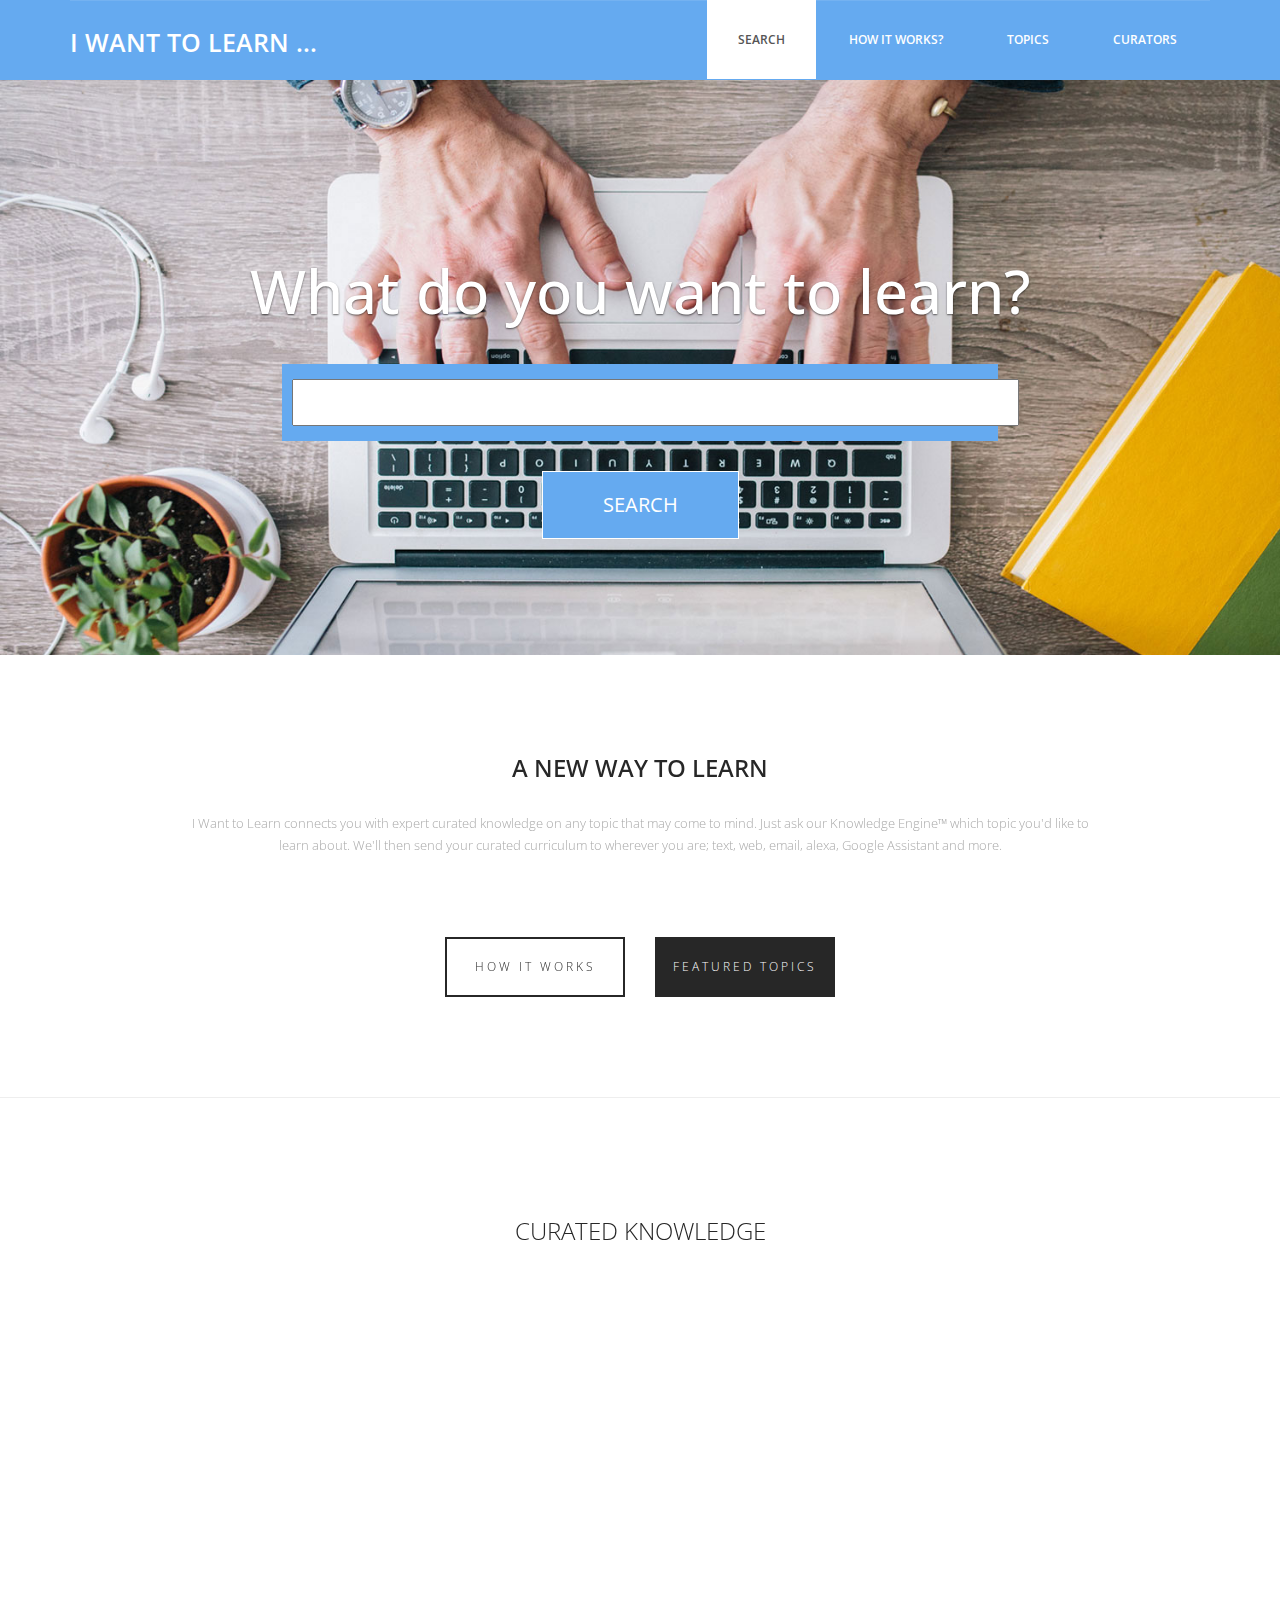
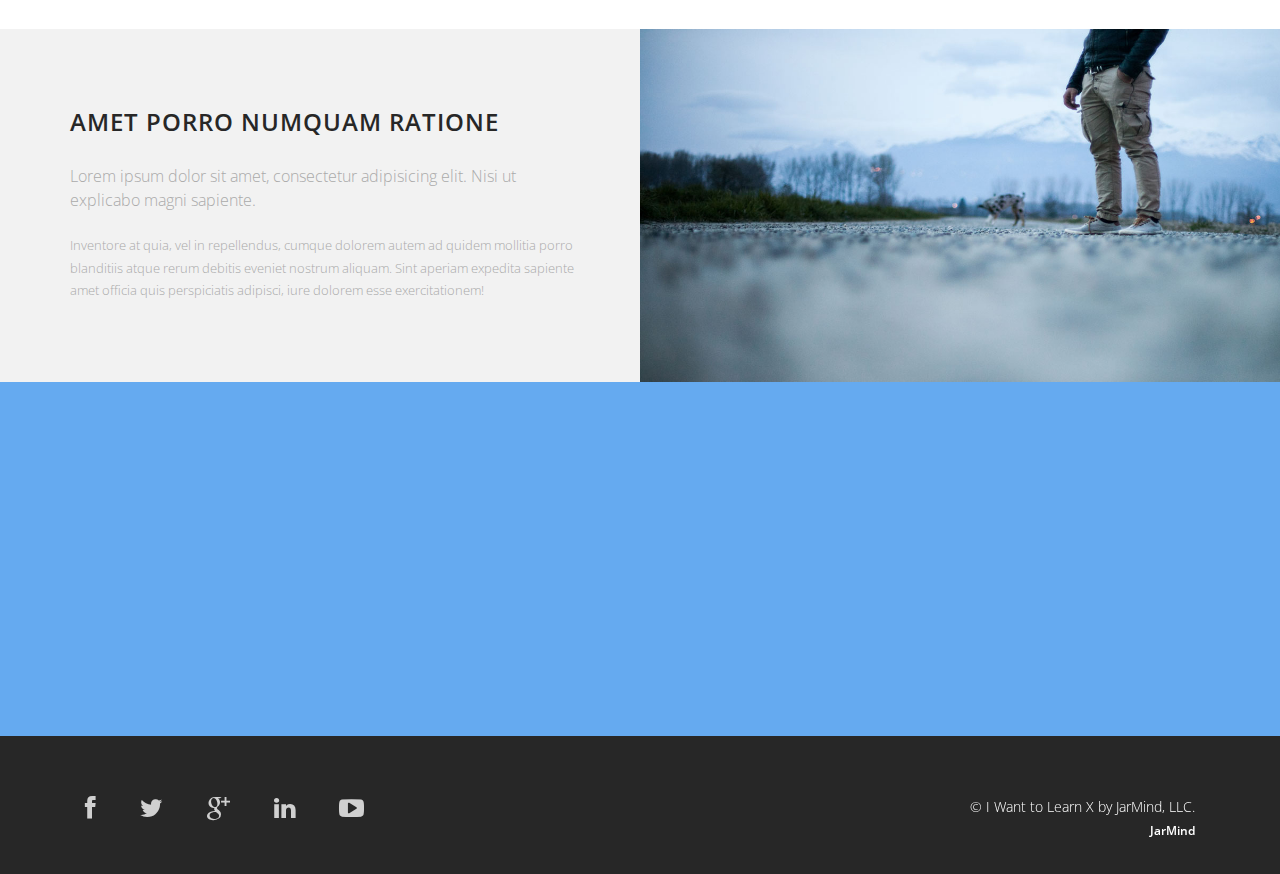
==== index.html @ 92d8ce86 "web content updates and git init" ====
<!DOCTYPE html>
<html lang="en">
  <head>
    <meta charset="utf-8">
    <meta http-equiv="X-UA-Compatible" content="IE=edge">
    <meta name="viewport" content="width=device-width, initial-scale=1">
    <!-- The above 3 meta tags *must* come first in the head; any other head content must come *after* these tags -->
    <title>I Want to Learn ... </title>

    <!-- Bootstrap -->
    <link href="css/bootstrap.min.css" rel="stylesheet">
	<link rel="stylesheet" href="css/font-awesome.min.css">
	<link rel="stylesheet" href="css/animate.css">
	<link href="css/animate.min.css" rel="stylesheet">
	<link href="css/style.css" rel="stylesheet" />
  </head>
  <body>
	<header id="header">
        <nav class="navbar navbar-default navbar-static-top" role="banner">
            <div class="container">
                <div class="navbar-header">
                    <button type="button" class="navbar-toggle" data-toggle="collapse" data-target=".navbar-collapse">
                        <span class="sr-only">Toggle navigation</span>
                        <span class="icon-bar"></span>
                        <span class="icon-bar"></span>
                        <span class="icon-bar"></span>
                    </button>
                   <div class="navbar-brand">
						<a href="index.html"><h1>I Want to Learn ... </h1></a>
					</div>
                </div>
                <div class="navbar-collapse collapse">
					<div class="menu">
						<ul class="nav nav-tabs" role="tablist">
							<li role="presentation"><a href="index.html" class="active">Search</a></li>
							<li role="presentation"><a href="how.html">How it Works?</a></li>
							<li role="presentation"><a href="topics.html">Topics</a></li>
							<li role="presentation"><a href="curators.html">Curators</a></li>
						</ul>
					</div>
				</div>
            </div><!--/.container-->
        </nav><!--/nav-->
    </header><!--/header-->

	<div class="slider">
		<div id="about-slider">
			<div id="carousel-slider" class="carousel slide" data-ride="carousel">
				<!-- Indicators -->
				<ol class="carousel-indicators visible-xs">
					<li data-target="#carousel-slider" data-slide-to="0" class="active"></li>
					<li data-target="#carousel-slider" data-slide-to="1"></li>
					<li data-target="#carousel-slider" data-slide-to="2"></li>
				</ol>

				<div class="carousel-inner">
					<div class="item active">
						<img src="img/slide.jpg" class="img-responsive" alt="">
						<div class="carousel-caption">
							<div class="wow fadeInUp" data-wow-offset="0" data-wow-delay="0.3s">
								<h2><span>What do you want to learn?</span></h2>
							</div>
							<div class="col-md-10 col-md-offset-1">
								<div class="wow fadeInUp" data-wow-offset="0" data-wow-delay="0.6s">
									<p><input type="text" size="40" ></p>
								</div>
							</div>
							<div class="wow fadeInUp" data-wow-offset="0" data-wow-delay="0.9s">
								<form class="form-inline">
									<div class="form-group">
										<button type="livedemo" name="Live Demo" class="btn btn-primary btn-lg" required="required">Search</button>
									</div>
								</form>
							</div>
						</div>
				    </div>

					<!--
				    <div class="item">
						<img src="img/slide.jpg" class="img-responsive" alt="">
						<div class="carousel-caption">
							<div class="wow fadeInUp" data-wow-offset="0" data-wow-delay="1.0s">
								<h2>What do you want to learn?</h2>
							</div>
							<div class="col-md-10 col-md-offset-1">
								<div class="wow fadeInUp" data-wow-offset="0" data-wow-delay="0.6s">
									<p><input type="text" size="40" /></p>
								</div>
							</div>
							<div class="wow fadeInUp" data-wow-offset="0" data-wow-delay="1.6s">
								<form class="form-inline">
									<div class="form-group">
										<button type="livedemo" name="purchase" class="btn btn-primary btn-lg" required="required">Search</button>
									</div>
								</form>
							</div>
						</div>
					</div>
					-->
				</div>

				<!--
				<a class="left carousel-control hidden-xs" href="#carousel-slider" data-slide="prev">
					<i class="fa fa-angle-left"></i>
				</a>

				<a class=" right carousel-control hidden-xs"href="#carousel-slider" data-slide="next">
					<i class="fa fa-angle-right"></i>
				</a>
				-->
				
			</div> <!--/#carousel-slider-->
		</div><!--/#about-slider-->
	</div><!--/#slider-->

	<div class="about">
		<div class="container">
			<div class="text-center">
				<h2>A new way to learn </h2>
				<div class="col-md-10 col-md-offset-1">
					<p>I Want to Learn connects you with expert curated knowledge on any topic that may come to mind. Just ask our Knowledge Engine&#8482; which topic you'd like to learn about. We'll then send your curated curriculum to wherever you are; text, web, email, alexa, Google Assistant and more.</p>
				</div>

				<div class="col-md-6 col-sm-6 col-xs-6">
					<div class="btn-gamp"><a href="how.html">How it Works</a></div>
				</div>
				<div class="col-md-6 col-sm-6 col-xs-6">
					<div class="gamp-btn"><a href="topics.html">Featured Topics</a></div>
				</div>

			</div>
		</div>
	</div>
	<hr>

	<div class="services">
		<div class="container">
			<div class="text-center">
				<h2>curated knowledge</h2>
			</div>
			<div class="col-md-3 wow fadeInDown" data-wow-duration="1000ms" data-wow-delay="300ms">
				<i class="fa fa-gear"></i>
				<h3>Computing and AI</h3>
				<p>Lorem ipsum dolor sit amet, consectetur adipisicing elit. Nostrum nam numquam voluptates cumque inventore, quibusdam corporis consequatur amet.</p>
			</div>
			<div class="col-md-3 wow fadeInDown" data-wow-duration="1000ms" data-wow-delay="600ms">
				<i class="fa fa-cloud"></i>
				<h3>Internet and Mobile</h3>
				<p>Lorem ipsum dolor sit amet, consectetur adipisicing elit. Nostrum nam numquam voluptates cumque inventore, quibusdam corporis consequatur amet.</p>
			</div>
			<div class="col-md-3 wow fadeInDown" data-wow-duration="1000ms" data-wow-delay="900ms">
				<i class="fa fa-book"></i>
				<h3>Literature and Art</h3>
				<p>Lorem ipsum dolor sit amet, consectetur adipisicing elit. Nostrum nam numquam voluptates cumque inventore, quibusdam corporis consequatur amet.</p>
			</div>
			<div class="col-md-3 wow fadeInDown" data-wow-duration="1000ms" data-wow-delay="1200ms">
				<i class="fa fa-heart-o"></i>
				<h3>Culinary and Home Design</h3>
				<p>Lorem ipsum dolor sit amet, consectetur adipisicing elit. Nostrum nam numquam voluptates cumque inventore, quibusdam corporis consequatur amet.</p>
			</div>
		</div>
	</div>

	<section class="action">
		<div class="container">
			<div class="left-text hidden-xs">
				<h4>Amet porro numquam ratione</h4>
				<p><em>Lorem ipsum dolor sit amet, consectetur adipisicing elit. Nisi ut explicabo magni sapiente.</em><br><br>Inventore at quia, vel in repellendus, cumque dolorem autem ad quidem mollitia porro blanditiis atque rerum debitis eveniet nostrum aliquam. Sint aperiam expedita sapiente amet officia quis perspiciatis adipisci, iure dolorem esse exercitationem!</p>
			</div>
			<div class="right-image hidden-xs"></div>
		</div>
	</section>

	<footer>
		<div class="container">
			<div class="col-md-4 wow fadeInDown" data-wow-duration="1000ms" data-wow-delay="300ms">
				<h4>About Us</h4>
				<p>Day is tellus ac cursus commodo, mauesris condime ntum nibh, ut fermentum mas justo sitters.</p>
				<div class="contact-info">
					<ul>
						<li><i class="fa fa-home fa"></i>Suite 54 Elizebth Street, Victoria State Newyork, USA </li>
						<li><i class="fa fa-phone fa"></i> +38 000 129900</li>
						<li><i class="fa fa-envelope fa"></i> info@domain.net</li>
					</ul>
				</div>
			</div>

			<div class="col-md-4 wow fadeInDown" data-wow-duration="1000ms" data-wow-delay="600ms"></div>

			<div class="col-md-4 wow fadeInDown" data-wow-duration="1000ms" data-wow-delay="900ms">
				<div class="">
					<h4>Newsletter Registration</h4>
					<p>Subscribe today to receive the latest Day news via email. You may unsubscribe from this service at any time</p>
					<div class="btn-gamp">
						<input type="email" class="form-control" id="exampleInputEmail3" placeholder="Enter Email">
					</div>
					<div class="btn-gamp">
						<a type="submit" class="btn btn-default">Subscribe</a>
					</div>

			</div>
        </div>

		</div>
	</footer>

	<div class="sub-footer">
		<div class="container">
			<div class="social-icon">
				<div class="col-md-4">
					<ul class="social-network">
						<li><a href="#" class="fb tool-tip" title="Facebook"><i class="fa fa-facebook"></i></a></li>
						<li><a href="#" class="twitter tool-tip" title="Twitter"><i class="fa fa-twitter"></i></a></li>
						<li><a href="#" class="gplus tool-tip" title="Google Plus"><i class="fa fa-google-plus"></i></a></li>
						<li><a href="#" class="linkedin tool-tip" title="Linkedin"><i class="fa fa-linkedin"></i></a></li>
						<li><a href="#" class="ytube tool-tip" title="You Tube"><i class="fa fa-youtube-play"></i></a></li>
					</ul>
				</div>
			</div>

			<div class="col-md-4 col-md-offset-4">
				<div class="copyright">
					&copy; I Want to Learn X by JarMind, LLC.
                    <div class="credits">
                        <a href="https://jarmind.com/">JarMind</a>
                    </div>
				</div>
			</div>
		</div>
	</div>

    <!-- jQuery (necessary for Bootstrap's JavaScript plugins) -->
    <script src="js/jquery.js"></script>
    <!-- Include all compiled plugins (below), or include individual files as needed -->
    <script src="js/bootstrap.min.js"></script>
	<script src="js/wow.min.js"></script>
	<script>wow = new WOW({}).init();</script>

</body>
</html>
---- css/style.css ----
/*
    Theme Name: Day
    Theme URL: https://bootstrapmade.com/day-multipurpose-html-template-for-free/
    Author: BootstrapMade
    Author URL: https://bootstrapmade.com
*/
/* ==== Google font ==== */
@import url(https://fonts.googleapis.com/css?family=Open+Sans:400,300,700,600);
@import url('font-awesome.css');
/* ==== overwrite bootstrap standard ==== */
@import url('animate.css');



body {
	font-family:'Open Sans', Arial, sans-serif;
	font-size:14px;
	font-weight:300;
	line-height:1.6em;
	color:#fff;
	background-color:#fff;
	overflow-x:hidden;
}

hi,h2,h3,h4,h5,h6 {
	color:#272727;
	line-height:1.1em;
}

p {
	color:#aaa;
	font-size:13px;
}
a {
    text-decoration:none;
    transition: all 0.1s ease-in-out;
    -moz-transition: all 0.1s ease-in-out;
    -webkit-transition: all 0.1s ease-in-out;
    -o-transition: all 0.1s ease-in-out;
    outline: none;
	color:#272727;
}
a:hover {
	text-decoration: none;
	color:#aaa;	
	}

.btn {
	border-radius:0;
	margin-top:10px;
	background-color: #65AAF0;
	text-transform:uppercase;
	border-color:#fff;
	font-size:14px;
}

.btn:hover {
	background-color: #fff;
	border-color:#f2f2f2;
	color:#272727;	
}
	
/*===========================
  Menu and Navigation
============================ */
.navbar-brand {
  float: left;
  height: 50px;
  padding: 15px 15px;
  font-size: 18px;
  line-height: 20px;
}

.navbar-brand h1 {
	margin-top:9px;
	padding-top:5px;
	float: left;	
	font-size: 25px;	
	color:#fff;	
	text-transform:uppercase;
	font-weight:600;
}

@media (max-width: 767px) {
  .navbar-brand {
    padding: 0 0 0 15px;
  }
}

.menu {
	font-size:12px;
	float:right;
	text-transform:uppercase;
	font-weight:600;	
}

.navbar-collapse {
  padding-right: 15px;
  padding-left: 15px;
  overflow-x: visible;
  -webkit-overflow-scrolling: touch;
  border-top: 0px solid transparent;
  -webkit-box-shadow: inset 0 1px 0 rgba(255, 255, 255, .1);
          box-shadow: inset 0 1px 0 rgba(255, 255, 255, .1);
}
.navbar-collapse.in {
  overflow-y: auto;
}

.menu ul.nav-tabs li {
	color:#fff;	
}

.nav-tabs {
	border-bottom: 0;
}
.nav-tabs > li {
	float: left;
	margin-bottom: 0;
}

.nav-tabs > li > a {	
	border-radius:0;
	color:#fff;
	padding:30px;
}

.nav-tabs > li > a:hover {
	color:#272727;
	background:#fff;	
} 

.nav-tabs > li a.active {
	color: #555;
	cursor: default;
	background-color: #fff;
	border: 1px solid #fff;
	border-bottom-color:#fff;
}

.navbar-default {
	background-color: #65AAF0;
	border-color:#65AAF0;
}

/*===========================
  slider
============================ */
.slider {
	position: relative;	
	margin-top:-20px;
}

.slider img {
    width: 100%;
}

#carousel-slider {
  position: relative;
}

#carousel-slider .carousel-indicators {
  bottom: -40px;
}

#carousel-slider .carousel-indicators li {
  border: 1px solid #ffbd20;
}

#carousel-slider a i {
	border-radius:50%;
	font-size: 30px;
	height: 50px;
	padding: 10px;
	position: absolute;
	top: 50%;
	width: 50px;
	color:#65AAF0;
	background:#65AAF0;
	color:#fff;
}

#carousel-slider a i:hover {
	background:#65AAF0;
	color:#fff;
	border: 1px solid #65AAF0;
}

#carousel-slider 
.carousel-control {
	width:inherit;
}

#carousel-slider .carousel-control.left i {
	left:50px;
	top: calc(50% - 50px);
}

#carousel-slider .carousel-control.right i {
	right: 50px;
	top: calc(50% - 50px);
}

.carousel-caption {
	position: absolute;
	right: 15%;
	top: calc(50% - 150px);
	font-size:40px;
	left: 15%;
	z-index: 10;
	padding-bottom: 0px;
	color: #fff;
	text-align: center;
}

.carousel-caption input {
  font-size:30px;
	margin-top:5px;
	margin-bottom:5px;
	color:#333;
	padding:1px;
}

.carousel-caption  h2 {
	font-size:60px;
	color: #fff;
}

.carousel-caption  h2 span {
	font-size:60px;
	color: #fff;
}

.carousel-caption  p {
	font-size:30px;
	margin-top:30px;
	margin-bottom:20px;
	color:#fff;
	padding:10px;
	background:#65AAF0;
}

@media (max-width: 767px) {
    .carousel-caption  {
      font-size: 18px;
    }
    .carousel-caption h2, .carousel-caption  h2 span, .carousel-caption  p {
    	font-size:18px;
    }
}

.carousel-inner .form-inline .form-group button[type="livedemo"]{
	padding:20px 60px;
	font-size:20px;
	background:#65AAF0;
	color:#fff;
	border-radius:0;
	border-color:#fff;
	text-transform:uppercase;
}

.carousel-inner .form-inline .form-group button[type="livedemo"]:hover {
	color:#272727;
	opacity: 0.8;
	-webkit-transition: color 300ms, background-color 300ms;
  -moz-transition: color 300ms, background-color 300ms;
  -o-transition:  color 300ms, background-color 300ms;
  transition:  color 300ms, background-color 300ms;
}

.carousel-inner .form-inline .form-group button[type="getnow"]{
	padding:20px 60px;
	font-size:20px;
	background:#fff;
	color:#272727;
	border-radius:0;
	text-transform:uppercase;
	border: 1px solid #fff;
}

.carousel-inner .form-inline .form-group button[type="getnow"]:hover {
	color:#fff;
	border-color:#fff;
	background:#65AAF0;
	-webkit-transition: color 300ms, background-color 300ms;
  -moz-transition: color 300ms, background-color 300ms;
  -o-transition:  color 300ms, background-color 300ms;
  transition:  color 300ms, background-color 300ms;
}

.form-inline {
	margin-top:50px;	
}


/*===========================
  about
============================ */

.about {
	padding:80px 0 80px 0;
	background:#fff;
}

.about .text-center h2 {
	text-transform:uppercase;
	font-weight:550;
	font-size:24px;
}

.about .text-center p {
	margin-top:20px;
	margin-bottom:80px;
	color:#aaa;
} 

.btn-gamp a {
  float: right;
  font-size: 12px;
  text-transform: uppercase;
  letter-spacing: 3px;
  color: #272727;
  border: 2px solid #272727;
  width: 180px;
  height: 60px;
  text-align: center;
  display: inline-block;
  line-height: 56px;
}

.btn-gamp a:hover {
  opacity: 0.8;
  transition: all 0.5s;
}

.gamp-btn a {
  float: left;
  font-size: 12px;
  text-transform: uppercase;
  letter-spacing: 3px;
  background: #272727;
  color: #ffffff;
  width: 180px;
  height: 60px;
  text-align: center;
  display: inline-block;
  line-height: 60px;
}
.gamp-btn a:hover {
  color: #ffffff;
  opacity: 0.8;
  transition: all 0.5s;
}

.center span {
	color:#E8CE0E;
}

#about-us {
	margin-bottom:50px;
}

#about-us .text-center h2 {
	text-transform:uppercase;
	font-weight:550;
	font-size:24px;
	margin-bottom:30px;
}

.skill_text {
  display: block;
  margin-bottom: 60px;
  margin-top: 25px;
  overflow: hidden;
}

.sinlge-skill {
  background:#f2f2f2;
  border-radius: 100%;
  color: #FFFFFF;
  font-size: 22px;
  font-weight: bold;
  height: 200px;
  position: relative;
  width: 200px;
  text-transform: uppercase;
  overflow: hidden;
  margin: 30px 0;
}

.sinlge-skill p em {
  color: #FFFFFF;
  font-size: 38px;
}

.sinlge-skill p {
  line-height: 1;
   color: #FFFFFF;
}

.joomla-skill, 
.html-skill, 
.css-skill, 
.wp-skill {
  position: absolute;
  height: 100%;
  bottom: 0;
  width:100%;
  border-radius: 100%;
  padding: 70px 0;
  text-align: center;
}

.joomla-skill {
  background: rgb(242,242,242); /* Old browsers */
  background: -moz-linear-gradient(top, rgba(242,242,242,1) 0%, rgba(242,242,242,1) 28%, rgba(45,125,164,1) 28%); /* FF3.6+ */
  background: -webkit-gradient(linear, left top, left bottom, color-stop(0%,rgba(242,242,242,1)), color-stop(28%,rgba(242,242,242,1)), color-stop(28%,rgba(45,125,164,1))); /* Chrome,Safari4+ */
  background: -webkit-linear-gradient(top, rgba(242,242,242,1) 0%,rgba(242,242,242,1) 28%,rgba(45,125,164,1) 28%); /* Chrome10+,Safari5.1+ */
  background: -o-linear-gradient(top, rgba(242,242,242,1) 0%,rgba(242,242,242,1) 28%,rgba(45,125,164,1) 28%); /* Opera 11.10+ */
  background: -ms-linear-gradient(top, rgba(242,242,242,1) 0%,rgba(242,242,242,1) 28%,rgba(45,125,164,1) 28%); /* IE10+ */
  background: linear-gradient(to bottom, rgba(242,242,242,1) 0%,rgba(242,242,242,1) 28%,rgba(45,125,164,1) 28%); /* W3C */
  filter: progid:DXImageTransform.Microsoft.gradient( startColorstr='#f2f2f2', endColorstr='#2d7da4',GradientType=0 ); /* IE6-9 */    
}

.html-skill {
  background: rgb(242,242,242); /* Old browsers */
  background: -moz-linear-gradient(top, rgba(242,242,242,1) 0%, rgba(242,242,242,1) 9%, rgba(106,164,47,1) 9%); /* FF3.6+ */
  background: -webkit-gradient(linear, left top, left bottom, color-stop(0%,rgba(242,242,242,1)), color-stop(9%,rgba(242,242,242,1)), color-stop(9%,rgba(106,164,47,1))); /* Chrome,Safari4+ */
  background: -webkit-linear-gradient(top, rgba(242,242,242,1) 0%,rgba(242,242,242,1) 9%,rgba(106,164,47,1) 9%); /* Chrome10+,Safari5.1+ */
  background: -o-linear-gradient(top, rgba(242,242,242,1) 0%,rgba(242,242,242,1) 9%,rgba(106,164,47,1) 9%); /* Opera 11.10+ */
  background: -ms-linear-gradient(top, rgba(242,242,242,1) 0%,rgba(242,242,242,1) 9%,rgba(106,164,47,1) 9%); /* IE10+ */
  background: linear-gradient(to bottom, rgba(242,242,242,1) 0%,rgba(242,242,242,1) 9%,rgba(106,164,47,1) 9%); /* W3C */
  filter: progid:DXImageTransform.Microsoft.gradient( startColorstr='#f2f2f2', endColorstr='#6aa42f',GradientType=0 ); /* IE6-9 */
}

.css-skill {
  background: rgb(242,242,242); /* Old browsers */
  background: -moz-linear-gradient(top, rgba(242,242,242,1) 0%, rgba(242,242,242,1) 32%, rgba(255,189,32,1) 32%); /* FF3.6+ */
  background: -webkit-gradient(linear, left top, left bottom, color-stop(0%,rgba(242,242,242,1)), color-stop(32%,rgba(242,242,242,1)), color-stop(32%,rgba(255,189,32,1))); /* Chrome,Safari4+ */
  background: -webkit-linear-gradient(top, rgba(242,242,242,1) 0%,rgba(242,242,242,1) 32%,rgba(255,189,32,1) 32%); /* Chrome10+,Safari5.1+ */
  background: -o-linear-gradient(top, rgba(242,242,242,1) 0%,rgba(242,242,242,1) 32%,rgba(255,189,32,1) 32%); /* Opera 11.10+ */
  background: -ms-linear-gradient(top, rgba(242,242,242,1) 0%,rgba(242,242,242,1) 32%,rgba(255,189,32,1) 32%); /* IE10+ */
  background: linear-gradient(to bottom, rgba(242,242,242,1) 0%,rgba(242,242,242,1) 32%,rgba(255,189,32,1) 32%); /* W3C */
  filter: progid:DXImageTransform.Microsoft.gradient( startColorstr='#f2f2f2', endColorstr='#ffbd20',GradientType=0 ); /* IE6-9 */
}

.wp-skill {
  background: rgb(242,242,242); /* Old browsers */
  background: -moz-linear-gradient(top, rgba(242,242,242,1) 0%, rgba(242,242,242,1) 19%, rgba(219,54,21,1) 19%); /* FF3.6+ */
  background: -webkit-gradient(linear, left top, left bottom, color-stop(0%,rgba(242,242,242,1)), color-stop(19%,rgba(242,242,242,1)), color-stop(19%,rgba(219,54,21,1))); /* Chrome,Safari4+ */
  background: -webkit-linear-gradient(top, rgba(242,242,242,1) 0%,rgba(242,242,242,1) 19%,rgba(219,54,21,1) 19%); /* Chrome10+,Safari5.1+ */
  background: -o-linear-gradient(top, rgba(242,242,242,1) 0%,rgba(242,242,242,1) 19%,rgba(219,54,21,1) 19%); /* Opera 11.10+ */
  background: -ms-linear-gradient(top, rgba(242,242,242,1) 0%,rgba(242,242,242,1) 19%,rgba(219,54,21,1) 19%); /* IE10+ */
  background: linear-gradient(to bottom, rgba(242,242,242,1) 0%,rgba(242,242,242,1) 19%,rgba(219,54,21,1) 19%); /* W3C */
  filter: progid:DXImageTransform.Microsoft.gradient( startColorstr='#f2f2f2', endColorstr='#db3615',GradientType=0 ); /* IE6-9 */
}

.skill-wrap {
  display: block;
  overflow: hidden;
  margin: 60px 0;
}

.team .text-center h2 {
	text-transform:uppercase;
	font-weight:550;
	font-size:24px;
	margin-bottom:30px;
}

.team .text-center p {
	margin-bottom:50px;
}

.team h4 {
  margin-top: 0;
  text-transform: uppercase;
}

.team h5 {
  font-weight: 300;
}

.single-profile-top, 
.single-profile-bottom {
  font-weight: 400;
  line-height: 24px;
}

.single-profile-top, 
.single-profile-bottom  {
  border: 1px solid #ddd;
  padding: 15px;
  position: relative;
}

.media_image {
  margin-bottom: 10px;
}

.team .btn {
  background:transparent;
  font-size: 12px;
  font-weight: 300;
  margin-bottom: 3px;
  padding: 1px 5px;
  text-transform: uppercase;
  border:1px solid#ddd;
  margin-right: 3px;
}


ul.social_icons,
ul.tag {
  list-style: none;
  padding: 0;
  margin: 10px 0;
  display: block;
}

ul.social_icons li,
ul.tag li {
  display: inline-block;
  margin-right: 5px;
}

ul.social_icons li  a i{
  border-radius: 50%;
  color: #FFFFFF;
  height: 25px;
  line-height: 25px;
  font-size: 12px;
  padding: 0;
  text-align: center;
  width: 25px;
  opacity:.8;
}

.team .social_icons .fa-facebook:hover, 
.team .social_icons .fa-twitter:hover, 
.team .social_icons .fa-google-plus:hover {
  transform: rotate(360deg);
  -ms-transform:rotate(360deg);
  -webkit-transform:rotate(360deg); 
  transition-duration:2s;
  transition-property: all;
  transition-timing-function: ease;
  opacity:1;
  transition: all 0.9s ease 0s;
  -moz-transition: all 0.9s ease 0s;
  -webkit-transition: all 0.9s ease 0s;
  -o-transition: all 0.9s ease 0s;
}

.team .social_icons .fa-facebook {
  background: #0182c4;
}

.team .social_icons .fa-twitter {
  background: #20B8FF
}

.team .social_icons .fa-google-plus {
  background: #D34836
}


.team-bar .first-one-arrow {
  float: left;
  margin-right: 30px;
  width: 2%;
}

.team-bar .first-arrow {
  float: left;
  margin-left: 5px;
  margin-right: 35px;
  width: 22%;
}

.team-bar .second-arrow {
  float: left;
  margin-left: 5px;
  width: 21%;
}

.team-bar .third-arrow {
  float: left;
  margin-left: 40px;
  margin-right: 12px;
  width: 22%;
}

.team-bar .fourth-arrow {
  float: left;
  margin-left: 25px;
  width: 20%;
}

.team-bar .first-one-arrow hr {
  border-bottom: 1px solid #2D7DA4;
  border-top: 1px solid #2D7DA4;
 }

.team-bar .first-arrow hr {
  border-bottom: 1px solid #2D7DA4;
  border-top: 1px solid #2D7DA4;
 }

.team-bar .second-arrow hr {
  border-bottom: 1px solid #6aa42f;
  border-top: 1px solid #6aa42f;
}

.team-bar .third-arrow hr {
  border-bottom: 1px solid #FFBD20;
  border-top: 1px solid #FFBD20;

}

.team-bar .fourth-arrow hr {
  border-bottom: 1px solid #db3615;
  border-top: 1px solid #db3615;
}

.team-bar {
  margin-bottom: 15px;
  margin-top: 30px;
  position: relative;
}

.team-bar i {
  border-radius: 50%;
  color: #FFFFFF;
  display: block;
  height: 24px;
  line-height: 24px;
  margin-top: -32px;
  overflow: hidden;
  padding: 0;
  text-align: center;
  width: 24px;
  position: absolute;
}

.team-bar .first-arrow .fa-angle-up {
  background:#2D7DA4;
  margin-left:-33px
 }

.team-bar .second-arrow .fa-angle-down {
  background:#6AA42F;
  margin-left: -33px;
}

.team-bar .third-arrow .fa-angle-up {
  background:#FFBD20;
  margin-left: -32px;
}

.team-bar .fourth-arrow .fa-angle-down {
  background:#db3615;
  margin-left: -32px;
}

.team .single-profile-top:before, 
.team .single-profile-top:after {
  content: "";
  position: absolute;
  width: 0;
  height: 0;
  border-style: solid;
}

.team .single-profile-top:before {
  left:26px;
  bottom: -20px;
  border-width: 10px;
  border-color:#fff transparent transparent transparent;
  z-index: 1;
}

.team .single-profile-top:after {
  left: 25px;
  bottom: -22px;
  border-style: solid;
  border-width: 11px;
  border-color:#ddd transparent transparent transparent;
  z-index: 0;
}

.team .single-profile-bottom:before,
.team .single-profile-bottom:after {
  position: absolute;
  content:"";
  width: 0;
  height: 0;
  border-style: solid;
}

.team .single-profile-bottom:before {
  left:30px;
  top: -20px;
  border-width: 10px;
  border-color: transparent transparent #fff transparent;
  z-index: 1;
}

.team .single-profile-bottom:after {
  left: 29px;
  top: -22px;
  border-style: solid;
  border-width: 11px;
  border-color: transparent transparent #DDD transparent;
  z-index: 0;
}

/*===========================
  services
============================ */

.services {
	padding:80px 0 80px 0;
}

.services .text-center h2 {
	font-weight:300;
	text-transform:uppercase;
	text-shadow:none;
	margin-bottom:50px;
	font-size:24px;
}

.services i {
	margin-top:20px;
	margin-bottom:10px;
	font-size:50px;
	color:#ddd;
}

.services h3 {
	margin-bottom:20px;
	font-size: 16px;
	font-weight: 600;
	text-transform: uppercase;
	letter-spacing: 1px;
 }

/*===========================
  gallery
============================ */

.gallery {
	padding:50px;
}

.gallery .text-center h2 {
	text-transform:uppercase;
	font-weight:550;
	font-size:24px;
	margin-bottom:30px;
}

.gallery figure {
	position: relative;	
	margin-top:30px;
	margin-bottom:30px;
	background: #272727;
	text-align: center;
	cursor: pointer;
}

.gallery figure img {
	position: relative;
	display: block;
	opacity: 0.8;
}

.gallery figure figcaption {
	padding: 2em;
	color: #fff;
	text-transform: uppercase;
	font-size: 1.25em;
	-webkit-backface-visibility: hidden;
	backface-visibility: hidden;
}

.gallery figure figcaption::before,
.gallery figure figcaption::after {
	pointer-events: none;
}

/*---------------*/
/***** Marley *****/
/*---------------*/

figure.effect-marley figcaption {
	text-align: right;
}

figure.effect-marley h4,
figure.effect-marley p {
	position: absolute;
	right: 30px;
	left: 30px;
	padding: 10px 0;
}


figure.effect-marley p {
	bottom: 30px;
	color:#fff;
	line-height: 1.5;
	-webkit-transform: translate3d(0,100%,0);
	transform: translate3d(0,100%,0);
}

figure.effect-marley h4 {
	top: 30px;
	color:#fff;
	-webkit-transition: -webkit-transform 0.35s;
	transition: transform 0.35s;
	-webkit-transform: translate3d(0,20px,0);
	transform: translate3d(0,20px,0);
}

figure.effect-marley:hover h4 {
	-webkit-transform: translate3d(0,0,0);
	transform: translate3d(0,0,0);
}

figure.effect-marley h4::after {
	position: absolute;
	top: 100%;
	left: 0;
	width: 100%;
	height: 4px;
	background: #fff;
	content: '';
	-webkit-transform: translate3d(0,40px,0);
	transform: translate3d(0,40px,0);
}

figure.effect-marley h4::after,
figure.effect-marley p {
	opacity: 0;
	-webkit-transition: opacity 0.35s, -webkit-transform 0.35s;
	transition: opacity 0.35s, transform 0.35s;
}

figure.effect-marley:hover h4::after,
figure.effect-marley:hover p {
	opacity: 1;
	-webkit-transform: translate3d(0,0,0);
	transform: translate3d(0,0,0);
}


.action {
  overflow: visible;
  padding: 0px;
  width: 100;
  background: #f2f2f2;
  position: relative;
}
.action .left-text {
  padding: 70px 0;
  padding-right: 60px;
  width: 50%;
}
.action .left-text h4 {
  text-transform: uppercase;
  font-size: 24px;
  font-weight: 600;
  letter-spacing: 1px;
}
.action .left-text p {
  padding-top: 20px;
}
.action .left-text em {
  font-size: 16px;
  color: #aaa;
  font-weight: 300;
  font-style: normal;
}
.action .right-image {
  position: absolute;
  top: 0;
  right: 0;
  width: 50%;
  height: 100%;
  background-size: cover;
  background-position: 0 0;
  background-repeat: no-repeat;
  background-image: url(../img/7.jpg);
}

/* --- Map --- */
.map{
	position:relative;
	margin-top:-20px;
	margin-bottom:40px;
}

/* google map */
#google-map{
	position:relative;
    height: 400px;
}

.contact-page{
  padding-top: 0;
  background:#fff;
  margin-bottom:30px;
}

.contact-page h2 {
	text-transform:uppercase;
	font-weight:550;
	font-size:24px;
	margin-bottom:30px;
}

.contact-page p {	
	margin-bottom:30px;
}

.contact-page .contact-form 
.form-group label {
  color: #4E4E4E;
  font-size: 16px;
  font-weight: 300;
}

.form-group .form-control {
  padding: 7px 12px;
  border-color:#f2f2f2;
  box-shadow: none;
  border-radius:0;
}

textarea#message{
   resize: none;
   padding: 10px;
   border-radius:0;
}

.contact-page .contact-wrap {
  margin-top: 20px;
}

.validation {
    color: red;
    display:none;
    margin: 0 0 20px;
    font-weight:400;
    font-size:13px;
}

#sendmessage {
    color: green;
    border:1px solid green;
    display:none;
    text-align:center;
    padding:15px;
    font-weight:600;
    margin-bottom:15px;
}

#errormessage {
    color: red;
    display:none;
    border:1px solid red;
    text-align:center;
    padding:15px;
    font-weight:600;
    margin-bottom:15px;
}

#sendmessage.show, #errormessage.show, .show {
	display:block;
}

/*===========================
  Footer
============================ */
footer {
	padding:50px;
	background:#65AAF0;
}

footer p {
	color:#fff;
}

footer h4 {
	margin-bottom:30px;
	text-transform:uppercase;
	text-shadow:none;
	font-weight:550;
	color:#272727;
}

footer .btn-gamp a {
	font-size: 12px;
	text-transform: uppercase;
	letter-spacing: 3px;
	color: #fff;
	width: 180px;
	height: 60px;
	text-align: center;
	display: inline-block;
	line-height: 45px;
	margin-right:170px;
	margin-top:20px;
	background:#272727;
	border: 1px solid #fff;
	border-radius:0px;
}

footer .btn-gamp a:hover {
	background:#fff;
	color:#272727;
	opacity: 0.8;
	transition: all 0.5s;
}

footer .btn-gamp input {
	font-size: 12px;
	text-transform: uppercase;
	letter-spacing: 3px;
	color: #272727;	
	width: 180px;
	height: 60px;
	text-align: center;
	display: inline-block;
	line-height: 56px;
	border-radius:0px;
	border: 1px solid #fff;
}

.contact-info {
	color:#fff;
}

.contact-info ul {
	list-style:none;
	padding-left: 0;
}

.contact-info ul li i {
	margin-bottom:20px;
}

.widget {
  padding-left: 0;
}

ul.sidebar-gallery {
  list-style: none;
  padding: 0;
  margin: 0;
 
}

.sidebar-gallery li {
  display: inline-block;
  margin: 0 10px 10px 0;
   border-radius:0px;
}

.sidebar-gallery li a {
  display: inline-block;
}

ul.social-network {
	list-style:none;
	margin-top:20px;	
	padding:10px;
	transition: all 0.3s ease-in-out;
  -moz-transition: all 0.3s ease-in-out;
  -webkit-transition: all 0.3s ease-in-out;
  -o-transition: all 0.3s ease-in-out;
}
.sub-footer  {
	background:#272727;
	padding:30px;
}

ul.social-network li {
	display:inline;
	margin: 0 50px;	
	font-size:25px;	
	margin-left:-10px;
}

ul.social-network li a {
	color:#d0d0d0;	
}
.social-network li:hover .fa-twitter {
  color: #00abf0;
}
.social-network li:hover .fa-facebook {
  color: #39579a;
}
.social-network li:hover .fa-google-plus {
  color: #eb8984;
}
.social-network li:hover .fa-pinterest {
  color: #c9171e; 
}
.social-network li:hover .fa-linkedin {
  color: #0077b5; 
}
.social-network li:hover .fa-youtube-play {
  color: #C84941; 
}
.social-network li:hover .fa-dribbble {
  color: #EA4C89 ; 
}
.social-network li:hover .fa-pinterest-square {
  color: #EA4B49; 
}

.copyright {
	margin-top:30px;
    text-align: right;
}

.copyright a {
	color:#fff;
	font-weight:600;
	font-size:12px;
	text-shadow:none;
}
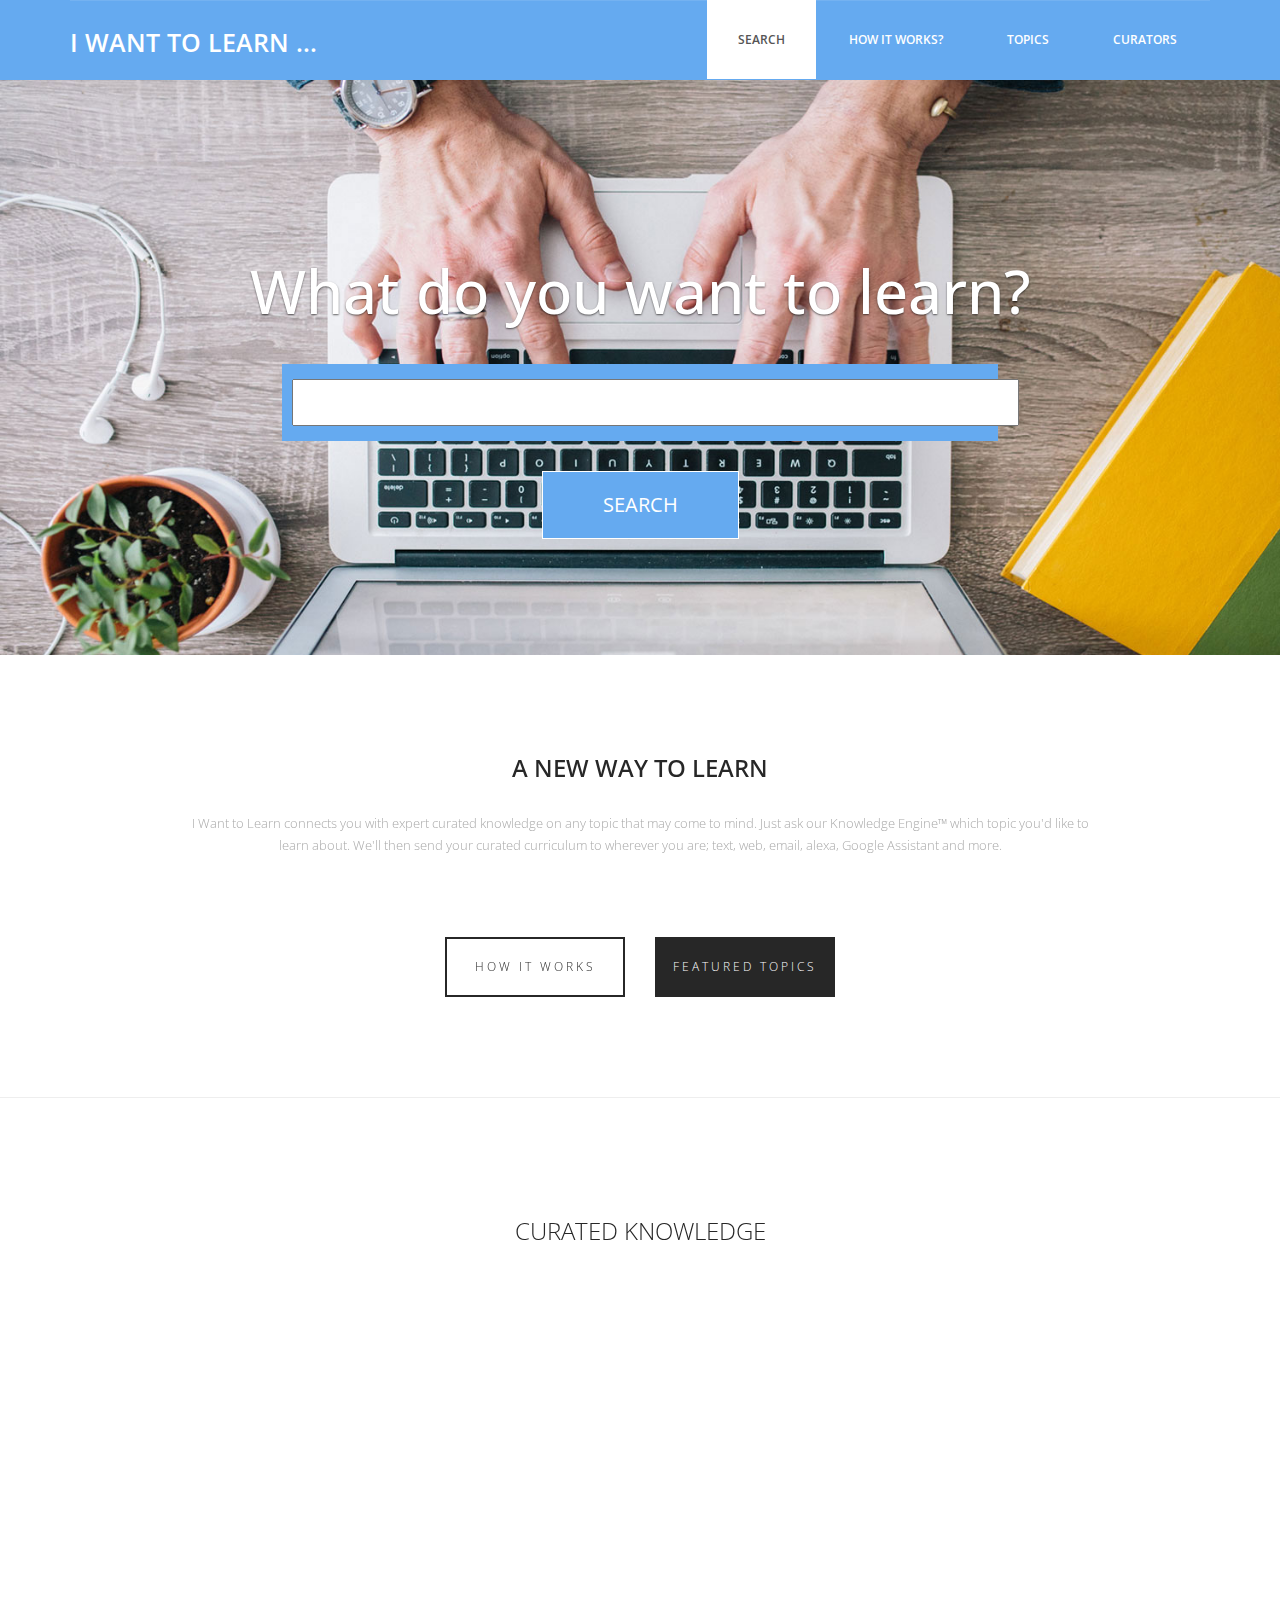
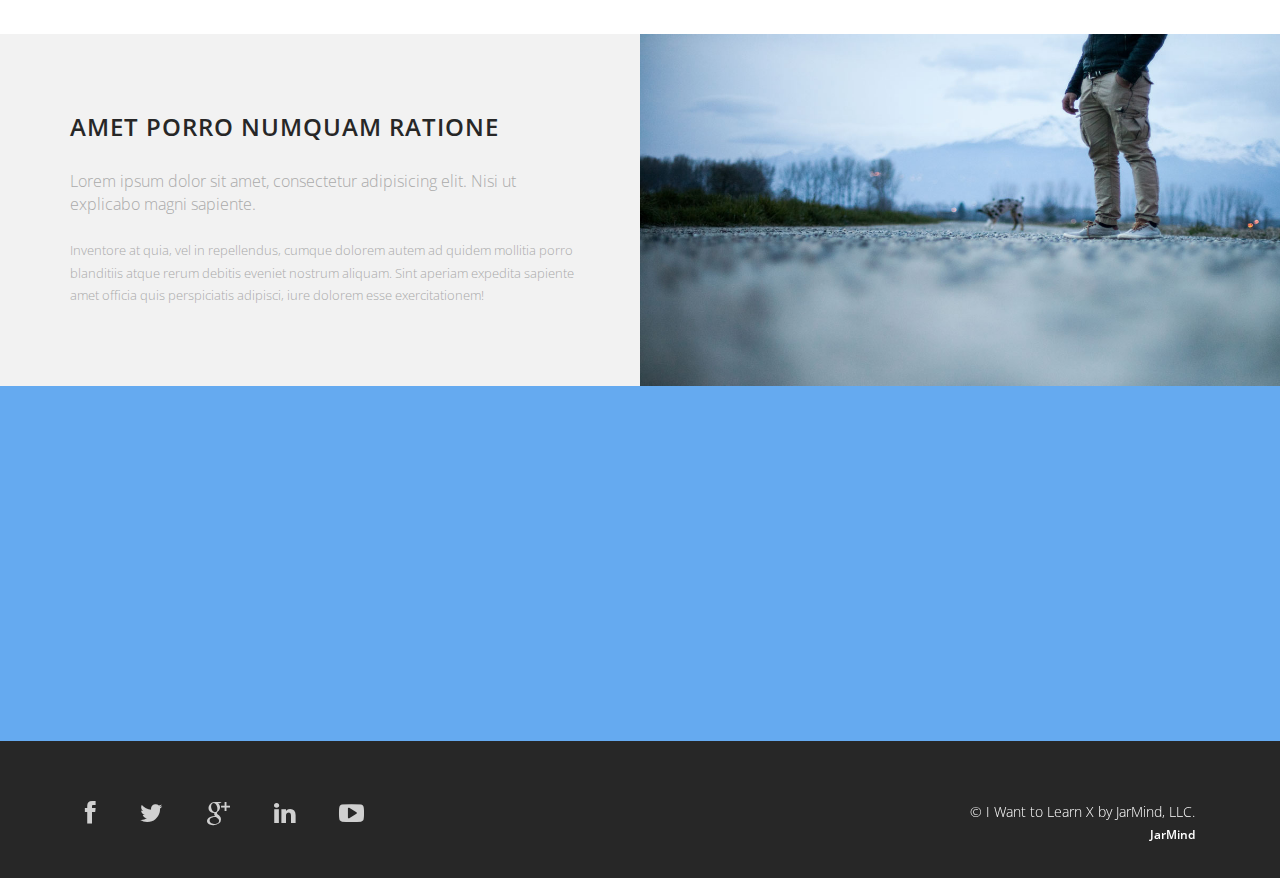
==== commit 5896e61b: "topic content updates" ====
--- a/index.html
+++ b/index.html
@@ -141,22 +141,22 @@
 			<div class="col-md-3 wow fadeInDown" data-wow-duration="1000ms" data-wow-delay="300ms">
 				<i class="fa fa-gear"></i>
 				<h3>Computing and AI</h3>
-				<p>Lorem ipsum dolor sit amet, consectetur adipisicing elit. Nostrum nam numquam voluptates cumque inventore, quibusdam corporis consequatur amet.</p>
+				<p>Learn the basics of working with your desktop, choosing the right mobile phone, learn a new programming language or walk through the basics of Artificial Intelligence and Machine Learning.</p>
 			</div>
 			<div class="col-md-3 wow fadeInDown" data-wow-duration="1000ms" data-wow-delay="600ms">
 				<i class="fa fa-cloud"></i>
 				<h3>Internet and Mobile</h3>
-				<p>Lorem ipsum dolor sit amet, consectetur adipisicing elit. Nostrum nam numquam voluptates cumque inventore, quibusdam corporis consequatur amet.</p>
+				<p>What is the Cloud, what are the latest trends in Virtual Reality or learn how you can build a lean product.</p>
 			</div>
 			<div class="col-md-3 wow fadeInDown" data-wow-duration="1000ms" data-wow-delay="900ms">
 				<i class="fa fa-book"></i>
 				<h3>Literature and Art</h3>
-				<p>Lorem ipsum dolor sit amet, consectetur adipisicing elit. Nostrum nam numquam voluptates cumque inventore, quibusdam corporis consequatur amet.</p>
+				<p>Learn about related Sci-Fi universes, how are certain artists you follow are influenced by other greats or find out how you can start a career as a grafitti artist in New York.</p>
 			</div>
 			<div class="col-md-3 wow fadeInDown" data-wow-duration="1000ms" data-wow-delay="1200ms">
 				<i class="fa fa-heart-o"></i>
-				<h3>Culinary and Home Design</h3>
-				<p>Lorem ipsum dolor sit amet, consectetur adipisicing elit. Nostrum nam numquam voluptates cumque inventore, quibusdam corporis consequatur amet.</p>
+				<h3>Interior Design</h3>
+				<p>How do you organize a room for both style and function, organize your storage space or redo your landscaping to a more lush and ecologically friendly design.</p>
 			</div>
 		</div>
 	</div>
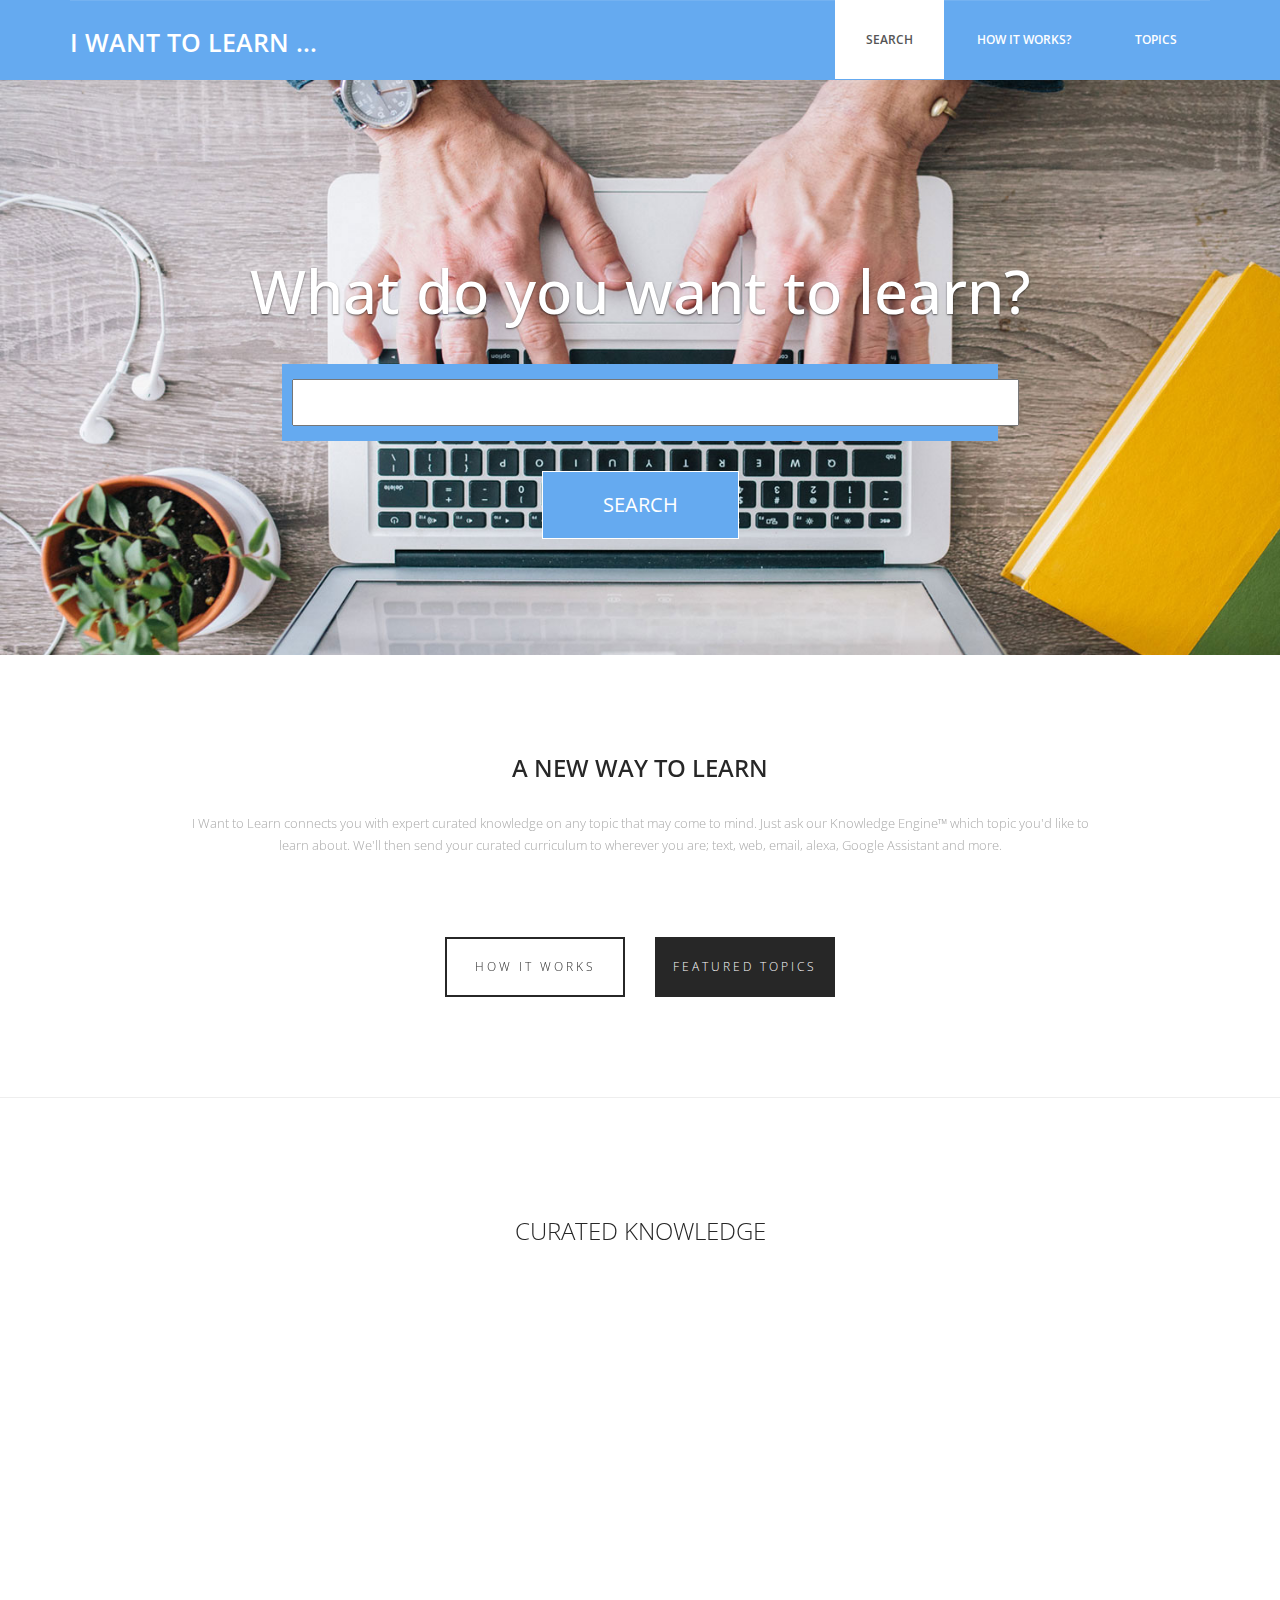
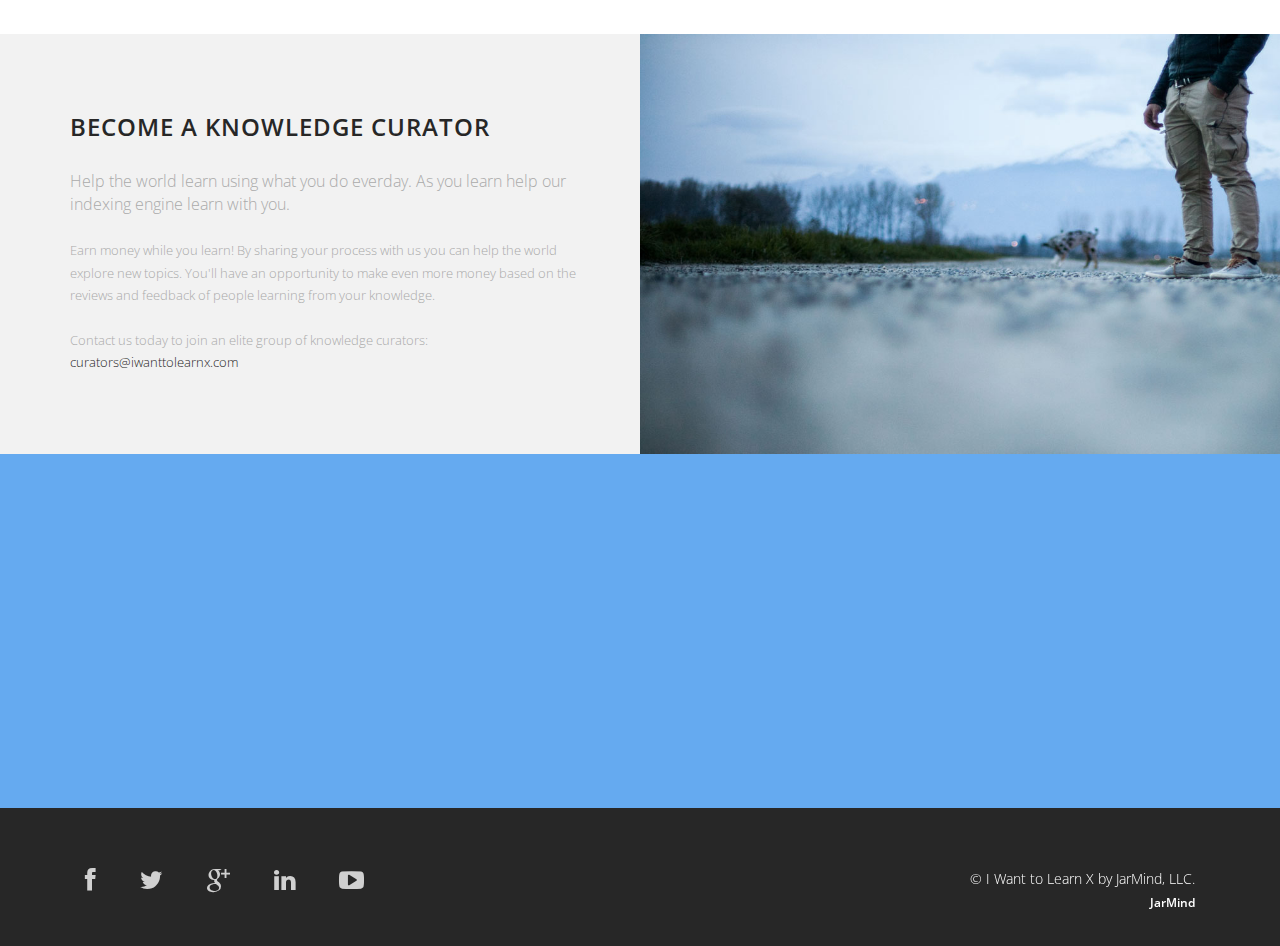
==== commit 71f2339c: "content updates" ====
--- a/index.html
+++ b/index.html
@@ -35,7 +35,6 @@
 							<li role="presentation"><a href="index.html" class="active">Search</a></li>
 							<li role="presentation"><a href="how.html">How it Works?</a></li>
 							<li role="presentation"><a href="topics.html">Topics</a></li>
-							<li role="presentation"><a href="curators.html">Curators</a></li>
 						</ul>
 					</div>
 				</div>
@@ -164,8 +163,8 @@
 	<section class="action">
 		<div class="container">
 			<div class="left-text hidden-xs">
-				<h4>Amet porro numquam ratione</h4>
-				<p><em>Lorem ipsum dolor sit amet, consectetur adipisicing elit. Nisi ut explicabo magni sapiente.</em><br><br>Inventore at quia, vel in repellendus, cumque dolorem autem ad quidem mollitia porro blanditiis atque rerum debitis eveniet nostrum aliquam. Sint aperiam expedita sapiente amet officia quis perspiciatis adipisci, iure dolorem esse exercitationem!</p>
+				<h4>Become a Knowledge Curator</h4>
+				<p><em>Help the world learn using what you do everday. As you learn help our indexing engine learn with you.</em><br><br>Earn money while you learn! By sharing your process with us you can help the world explore new topics. You'll have an opportunity to make even more money based on the reviews and feedback of people learning from your knowledge.<br/><br/>Contact us today to join an elite group of knowledge curators: <a href="mailto:curators@iwanttolearnx.com">curators@iwanttolearnx.com</a></p>
 			</div>
 			<div class="right-image hidden-xs"></div>
 		</div>
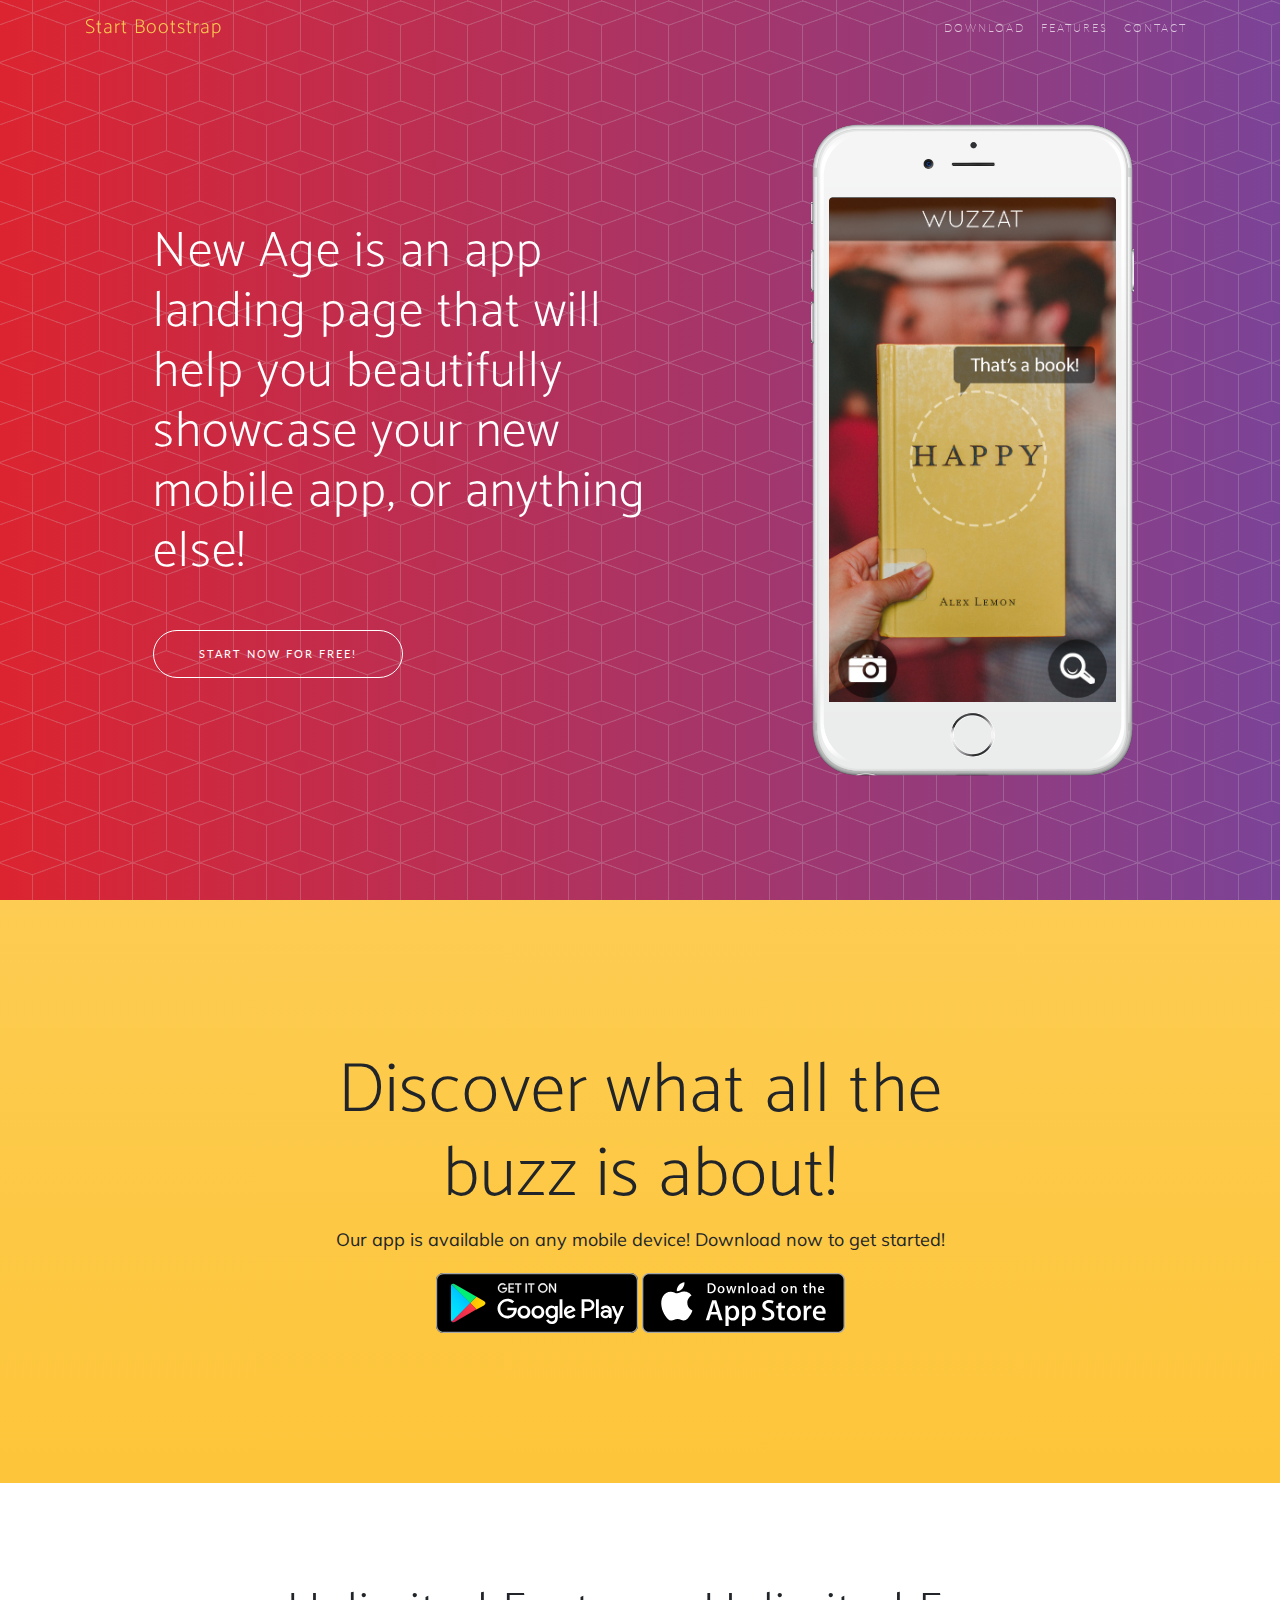
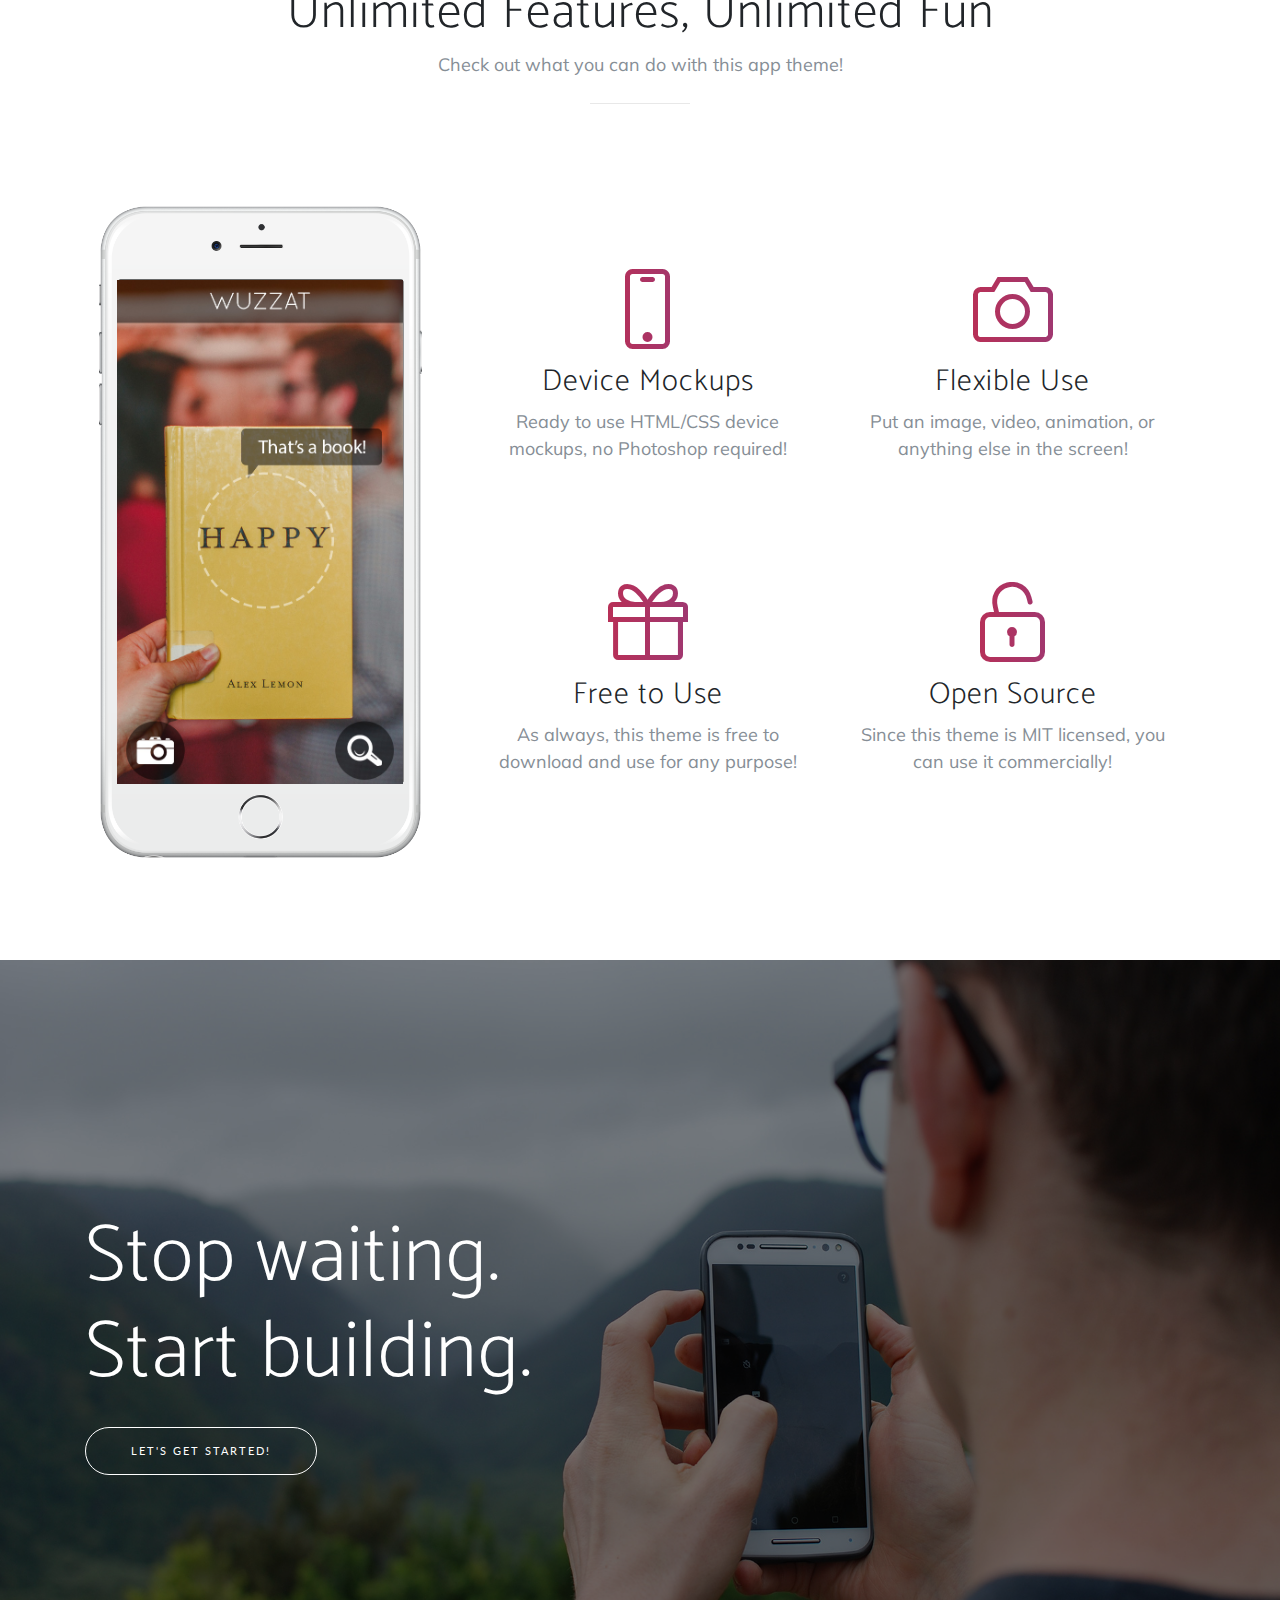
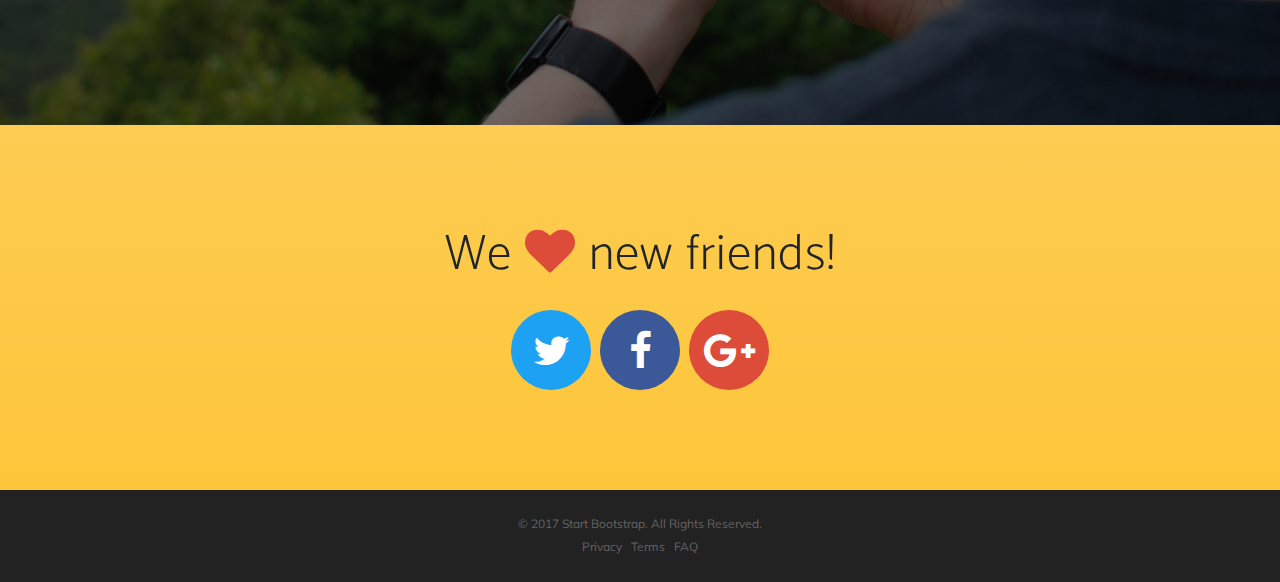
==== commit 2b457b97: "switching template" ====
--- a/index.html
+++ b/index.html
@@ -1,239 +1,227 @@
 <!DOCTYPE html>
 <html lang="en">
+
   <head>
+
     <meta charset="utf-8">
-    <meta http-equiv="X-UA-Compatible" content="IE=edge">
-    <meta name="viewport" content="width=device-width, initial-scale=1">
-    <!-- The above 3 meta tags *must* come first in the head; any other head content must come *after* these tags -->
-    <title>I Want to Learn ... </title>
-
-    <!-- Bootstrap -->
-    <link href="css/bootstrap.min.css" rel="stylesheet">
-	<link rel="stylesheet" href="css/font-awesome.min.css">
-	<link rel="stylesheet" href="css/animate.css">
-	<link href="css/animate.min.css" rel="stylesheet">
-	<link href="css/style.css" rel="stylesheet" />
+    <meta name="viewport" content="width=device-width, initial-scale=1, shrink-to-fit=no">
+    <meta name="description" content="">
+    <meta name="author" content="">
+
+    <title>New Age - Start Bootstrap Theme</title>
+
+    <!-- Bootstrap core CSS -->
+    <link href="vendor/bootstrap/css/bootstrap.min.css" rel="stylesheet">
+
+    <!-- Custom fonts for this template -->
+    <link rel="stylesheet" href="vendor/font-awesome/css/font-awesome.min.css">
+    <link rel="stylesheet" href="vendor/simple-line-icons/css/simple-line-icons.css">
+    <link href="https://fonts.googleapis.com/css?family=Lato" rel="stylesheet">
+    <link href="https://fonts.googleapis.com/css?family=Catamaran:100,200,300,400,500,600,700,800,900" rel="stylesheet">
+    <link href="https://fonts.googleapis.com/css?family=Muli" rel="stylesheet">
+
+    <!-- Plugin CSS -->
+    <link rel="stylesheet" href="device-mockups/device-mockups.min.css">
+
+    <!-- Custom styles for this template -->
+    <link href="css/new-age.min.css" rel="stylesheet">
+
   </head>
-  <body>
-	<header id="header">
-        <nav class="navbar navbar-default navbar-static-top" role="banner">
-            <div class="container">
-                <div class="navbar-header">
-                    <button type="button" class="navbar-toggle" data-toggle="collapse" data-target=".navbar-collapse">
-                        <span class="sr-only">Toggle navigation</span>
-                        <span class="icon-bar"></span>
-                        <span class="icon-bar"></span>
-                        <span class="icon-bar"></span>
-                    </button>
-                   <div class="navbar-brand">
-						<a href="index.html"><h1>I Want to Learn ... </h1></a>
-					</div>
-                </div>
-                <div class="navbar-collapse collapse">
-					<div class="menu">
-						<ul class="nav nav-tabs" role="tablist">
-							<li role="presentation"><a href="index.html" class="active">Search</a></li>
-							<li role="presentation"><a href="how.html">How it Works?</a></li>
-							<li role="presentation"><a href="topics.html">Topics</a></li>
-						</ul>
-					</div>
-				</div>
-            </div><!--/.container-->
-        </nav><!--/nav-->
-    </header><!--/header-->
-
-	<div class="slider">
-		<div id="about-slider">
-			<div id="carousel-slider" class="carousel slide" data-ride="carousel">
-				<!-- Indicators -->
-				<ol class="carousel-indicators visible-xs">
-					<li data-target="#carousel-slider" data-slide-to="0" class="active"></li>
-					<li data-target="#carousel-slider" data-slide-to="1"></li>
-					<li data-target="#carousel-slider" data-slide-to="2"></li>
-				</ol>
-
-				<div class="carousel-inner">
-					<div class="item active">
-						<img src="img/slide.jpg" class="img-responsive" alt="">
-						<div class="carousel-caption">
-							<div class="wow fadeInUp" data-wow-offset="0" data-wow-delay="0.3s">
-								<h2><span>What do you want to learn?</span></h2>
-							</div>
-							<div class="col-md-10 col-md-offset-1">
-								<div class="wow fadeInUp" data-wow-offset="0" data-wow-delay="0.6s">
-									<p><input type="text" size="40" ></p>
-								</div>
-							</div>
-							<div class="wow fadeInUp" data-wow-offset="0" data-wow-delay="0.9s">
-								<form class="form-inline">
-									<div class="form-group">
-										<button type="livedemo" name="Live Demo" class="btn btn-primary btn-lg" required="required">Search</button>
-									</div>
-								</form>
-							</div>
-						</div>
-				    </div>
-
-					<!--
-				    <div class="item">
-						<img src="img/slide.jpg" class="img-responsive" alt="">
-						<div class="carousel-caption">
-							<div class="wow fadeInUp" data-wow-offset="0" data-wow-delay="1.0s">
-								<h2>What do you want to learn?</h2>
-							</div>
-							<div class="col-md-10 col-md-offset-1">
-								<div class="wow fadeInUp" data-wow-offset="0" data-wow-delay="0.6s">
-									<p><input type="text" size="40" /></p>
-								</div>
-							</div>
-							<div class="wow fadeInUp" data-wow-offset="0" data-wow-delay="1.6s">
-								<form class="form-inline">
-									<div class="form-group">
-										<button type="livedemo" name="purchase" class="btn btn-primary btn-lg" required="required">Search</button>
-									</div>
-								</form>
-							</div>
-						</div>
-					</div>
-					-->
-				</div>
-
-				<!--
-				<a class="left carousel-control hidden-xs" href="#carousel-slider" data-slide="prev">
-					<i class="fa fa-angle-left"></i>
-				</a>
-
-				<a class=" right carousel-control hidden-xs"href="#carousel-slider" data-slide="next">
-					<i class="fa fa-angle-right"></i>
-				</a>
-				-->
-				
-			</div> <!--/#carousel-slider-->
-		</div><!--/#about-slider-->
-	</div><!--/#slider-->
-
-	<div class="about">
-		<div class="container">
-			<div class="text-center">
-				<h2>A new way to learn </h2>
-				<div class="col-md-10 col-md-offset-1">
-					<p>I Want to Learn connects you with expert curated knowledge on any topic that may come to mind. Just ask our Knowledge Engine&#8482; which topic you'd like to learn about. We'll then send your curated curriculum to wherever you are; text, web, email, alexa, Google Assistant and more.</p>
-				</div>
-
-				<div class="col-md-6 col-sm-6 col-xs-6">
-					<div class="btn-gamp"><a href="how.html">How it Works</a></div>
-				</div>
-				<div class="col-md-6 col-sm-6 col-xs-6">
-					<div class="gamp-btn"><a href="topics.html">Featured Topics</a></div>
-				</div>
-
-			</div>
-		</div>
-	</div>
-	<hr>
-
-	<div class="services">
-		<div class="container">
-			<div class="text-center">
-				<h2>curated knowledge</h2>
-			</div>
-			<div class="col-md-3 wow fadeInDown" data-wow-duration="1000ms" data-wow-delay="300ms">
-				<i class="fa fa-gear"></i>
-				<h3>Computing and AI</h3>
-				<p>Learn the basics of working with your desktop, choosing the right mobile phone, learn a new programming language or walk through the basics of Artificial Intelligence and Machine Learning.</p>
-			</div>
-			<div class="col-md-3 wow fadeInDown" data-wow-duration="1000ms" data-wow-delay="600ms">
-				<i class="fa fa-cloud"></i>
-				<h3>Internet and Mobile</h3>
-				<p>What is the Cloud, what are the latest trends in Virtual Reality or learn how you can build a lean product.</p>
-			</div>
-			<div class="col-md-3 wow fadeInDown" data-wow-duration="1000ms" data-wow-delay="900ms">
-				<i class="fa fa-book"></i>
-				<h3>Literature and Art</h3>
-				<p>Learn about related Sci-Fi universes, how are certain artists you follow are influenced by other greats or find out how you can start a career as a grafitti artist in New York.</p>
-			</div>
-			<div class="col-md-3 wow fadeInDown" data-wow-duration="1000ms" data-wow-delay="1200ms">
-				<i class="fa fa-heart-o"></i>
-				<h3>Interior Design</h3>
-				<p>How do you organize a room for both style and function, organize your storage space or redo your landscaping to a more lush and ecologically friendly design.</p>
-			</div>
-		</div>
-	</div>
-
-	<section class="action">
-		<div class="container">
-			<div class="left-text hidden-xs">
-				<h4>Become a Knowledge Curator</h4>
-				<p><em>Help the world learn using what you do everday. As you learn help our indexing engine learn with you.</em><br><br>Earn money while you learn! By sharing your process with us you can help the world explore new topics. You'll have an opportunity to make even more money based on the reviews and feedback of people learning from your knowledge.<br/><br/>Contact us today to join an elite group of knowledge curators: <a href="mailto:curators@iwanttolearnx.com">curators@iwanttolearnx.com</a></p>
-			</div>
-			<div class="right-image hidden-xs"></div>
-		</div>
-	</section>
-
-	<footer>
-		<div class="container">
-			<div class="col-md-4 wow fadeInDown" data-wow-duration="1000ms" data-wow-delay="300ms">
-				<h4>About Us</h4>
-				<p>Day is tellus ac cursus commodo, mauesris condime ntum nibh, ut fermentum mas justo sitters.</p>
-				<div class="contact-info">
-					<ul>
-						<li><i class="fa fa-home fa"></i>Suite 54 Elizebth Street, Victoria State Newyork, USA </li>
-						<li><i class="fa fa-phone fa"></i> +38 000 129900</li>
-						<li><i class="fa fa-envelope fa"></i> info@domain.net</li>
-					</ul>
-				</div>
-			</div>
-
-			<div class="col-md-4 wow fadeInDown" data-wow-duration="1000ms" data-wow-delay="600ms"></div>
-
-			<div class="col-md-4 wow fadeInDown" data-wow-duration="1000ms" data-wow-delay="900ms">
-				<div class="">
-					<h4>Newsletter Registration</h4>
-					<p>Subscribe today to receive the latest Day news via email. You may unsubscribe from this service at any time</p>
-					<div class="btn-gamp">
-						<input type="email" class="form-control" id="exampleInputEmail3" placeholder="Enter Email">
-					</div>
-					<div class="btn-gamp">
-						<a type="submit" class="btn btn-default">Subscribe</a>
-					</div>
-
-			</div>
-        </div>
-
-		</div>
-	</footer>
-
-	<div class="sub-footer">
-		<div class="container">
-			<div class="social-icon">
-				<div class="col-md-4">
-					<ul class="social-network">
-						<li><a href="#" class="fb tool-tip" title="Facebook"><i class="fa fa-facebook"></i></a></li>
-						<li><a href="#" class="twitter tool-tip" title="Twitter"><i class="fa fa-twitter"></i></a></li>
-						<li><a href="#" class="gplus tool-tip" title="Google Plus"><i class="fa fa-google-plus"></i></a></li>
-						<li><a href="#" class="linkedin tool-tip" title="Linkedin"><i class="fa fa-linkedin"></i></a></li>
-						<li><a href="#" class="ytube tool-tip" title="You Tube"><i class="fa fa-youtube-play"></i></a></li>
-					</ul>
-				</div>
-			</div>
-
-			<div class="col-md-4 col-md-offset-4">
-				<div class="copyright">
-					&copy; I Want to Learn X by JarMind, LLC.
-                    <div class="credits">
-                        <a href="https://jarmind.com/">JarMind</a>
-                    </div>
-				</div>
-			</div>
-		</div>
-	</div>
-
-    <!-- jQuery (necessary for Bootstrap's JavaScript plugins) -->
-    <script src="js/jquery.js"></script>
-    <!-- Include all compiled plugins (below), or include individual files as needed -->
-    <script src="js/bootstrap.min.js"></script>
-	<script src="js/wow.min.js"></script>
-	<script>wow = new WOW({}).init();</script>
-
-</body>
+
+  <body id="page-top">
+
+    <!-- Navigation -->
+    <nav class="navbar navbar-expand-lg navbar-light fixed-top" id="mainNav">
+      <div class="container">
+        <a class="navbar-brand js-scroll-trigger" href="#page-top">Start Bootstrap</a>
+        <button class="navbar-toggler navbar-toggler-right" type="button" data-toggle="collapse" data-target="#navbarResponsive" aria-controls="navbarResponsive" aria-expanded="false" aria-label="Toggle navigation">
+          Menu
+          <i class="fa fa-bars"></i>
+        </button>
+        <div class="collapse navbar-collapse" id="navbarResponsive">
+          <ul class="navbar-nav ml-auto">
+            <li class="nav-item">
+              <a class="nav-link js-scroll-trigger" href="#download">Download</a>
+            </li>
+            <li class="nav-item">
+              <a class="nav-link js-scroll-trigger" href="#features">Features</a>
+            </li>
+            <li class="nav-item">
+              <a class="nav-link js-scroll-trigger" href="#contact">Contact</a>
+            </li>
+          </ul>
+        </div>
+      </div>
+    </nav>
+
+    <header class="masthead">
+      <div class="container h-100">
+        <div class="row h-100">
+          <div class="col-lg-7 my-auto">
+            <div class="header-content mx-auto">
+              <h1 class="mb-5">New Age is an app landing page that will help you beautifully showcase your new mobile app, or anything else!</h1>
+              <a href="#download" class="btn btn-outline btn-xl js-scroll-trigger">Start Now for Free!</a>
+            </div>
+          </div>
+          <div class="col-lg-5 my-auto">
+            <div class="device-container">
+              <div class="device-mockup iphone6_plus portrait white">
+                <div class="device">
+                  <div class="screen">
+                    <!-- Demo image for screen mockup, you can put an image here, some HTML, an animation, video, or anything else! -->
+                    <img src="img/demo-screen-1.jpg" class="img-fluid" alt="">
+                  </div>
+                  <div class="button">
+                    <!-- You can hook the "home button" to some JavaScript events or just remove it -->
+                  </div>
+                </div>
+              </div>
+            </div>
+          </div>
+        </div>
+      </div>
+    </header>
+
+    <section class="download bg-primary text-center" id="download">
+      <div class="container">
+        <div class="row">
+          <div class="col-md-8 mx-auto">
+            <h2 class="section-heading">Discover what all the buzz is about!</h2>
+            <p>Our app is available on any mobile device! Download now to get started!</p>
+            <div class="badges">
+              <a class="badge-link" href="#"><img src="img/google-play-badge.svg" alt=""></a>
+              <a class="badge-link" href="#"><img src="img/app-store-badge.svg" alt=""></a>
+            </div>
+          </div>
+        </div>
+      </div>
+    </section>
+
+    <section class="features" id="features">
+      <div class="container">
+        <div class="section-heading text-center">
+          <h2>Unlimited Features, Unlimited Fun</h2>
+          <p class="text-muted">Check out what you can do with this app theme!</p>
+          <hr>
+        </div>
+        <div class="row">
+          <div class="col-lg-4 my-auto">
+            <div class="device-container">
+              <div class="device-mockup iphone6_plus portrait white">
+                <div class="device">
+                  <div class="screen">
+                    <!-- Demo image for screen mockup, you can put an image here, some HTML, an animation, video, or anything else! -->
+                    <img src="img/demo-screen-1.jpg" class="img-fluid" alt="">
+                  </div>
+                  <div class="button">
+                    <!-- You can hook the "home button" to some JavaScript events or just remove it -->
+                  </div>
+                </div>
+              </div>
+            </div>
+          </div>
+          <div class="col-lg-8 my-auto">
+            <div class="container-fluid">
+              <div class="row">
+                <div class="col-lg-6">
+                  <div class="feature-item">
+                    <i class="icon-screen-smartphone text-primary"></i>
+                    <h3>Device Mockups</h3>
+                    <p class="text-muted">Ready to use HTML/CSS device mockups, no Photoshop required!</p>
+                  </div>
+                </div>
+                <div class="col-lg-6">
+                  <div class="feature-item">
+                    <i class="icon-camera text-primary"></i>
+                    <h3>Flexible Use</h3>
+                    <p class="text-muted">Put an image, video, animation, or anything else in the screen!</p>
+                  </div>
+                </div>
+              </div>
+              <div class="row">
+                <div class="col-lg-6">
+                  <div class="feature-item">
+                    <i class="icon-present text-primary"></i>
+                    <h3>Free to Use</h3>
+                    <p class="text-muted">As always, this theme is free to download and use for any purpose!</p>
+                  </div>
+                </div>
+                <div class="col-lg-6">
+                  <div class="feature-item">
+                    <i class="icon-lock-open text-primary"></i>
+                    <h3>Open Source</h3>
+                    <p class="text-muted">Since this theme is MIT licensed, you can use it commercially!</p>
+                  </div>
+                </div>
+              </div>
+            </div>
+          </div>
+        </div>
+      </div>
+    </section>
+
+    <section class="cta">
+      <div class="cta-content">
+        <div class="container">
+          <h2>Stop waiting.<br>Start building.</h2>
+          <a href="#contact" class="btn btn-outline btn-xl js-scroll-trigger">Let's Get Started!</a>
+        </div>
+      </div>
+      <div class="overlay"></div>
+    </section>
+
+    <section class="contact bg-primary" id="contact">
+      <div class="container">
+        <h2>We
+          <i class="fa fa-heart"></i>
+          new friends!</h2>
+        <ul class="list-inline list-social">
+          <li class="list-inline-item social-twitter">
+            <a href="#">
+              <i class="fa fa-twitter"></i>
+            </a>
+          </li>
+          <li class="list-inline-item social-facebook">
+            <a href="#">
+              <i class="fa fa-facebook"></i>
+            </a>
+          </li>
+          <li class="list-inline-item social-google-plus">
+            <a href="#">
+              <i class="fa fa-google-plus"></i>
+            </a>
+          </li>
+        </ul>
+      </div>
+    </section>
+
+    <footer>
+      <div class="container">
+        <p>&copy; 2017 Start Bootstrap. All Rights Reserved.</p>
+        <ul class="list-inline">
+          <li class="list-inline-item">
+            <a href="#">Privacy</a>
+          </li>
+          <li class="list-inline-item">
+            <a href="#">Terms</a>
+          </li>
+          <li class="list-inline-item">
+            <a href="#">FAQ</a>
+          </li>
+        </ul>
+      </div>
+    </footer>
+
+    <!-- Bootstrap core JavaScript -->
+    <script src="vendor/jquery/jquery.min.js"></script>
+    <script src="vendor/bootstrap/js/bootstrap.bundle.min.js"></script>
+
+    <!-- Plugin JavaScript -->
+    <script src="vendor/jquery-easing/jquery.easing.min.js"></script>
+
+    <!-- Custom scripts for this template -->
+    <script src="js/new-age.min.js"></script>
+
+  </body>
+
 </html>
--- a/vendor/simple-line-icons/css/simple-line-icons.css
+++ b/vendor/simple-line-icons/css/simple-line-icons.css
@@ -0,0 +1,778 @@
+@font-face {
+  font-family: 'simple-line-icons';
+  src: url('../fonts/Simple-Line-Icons.eot?v=2.4.0');
+  src: url('../fonts/Simple-Line-Icons.eot?v=2.4.0#iefix') format('embedded-opentype'), url('../fonts/Simple-Line-Icons.woff2?v=2.4.0') format('woff2'), url('../fonts/Simple-Line-Icons.ttf?v=2.4.0') format('truetype'), url('../fonts/Simple-Line-Icons.woff?v=2.4.0') format('woff'), url('../fonts/Simple-Line-Icons.svg?v=2.4.0#simple-line-icons') format('svg');
+  font-weight: normal;
+  font-style: normal;
+}
+/*
+ Use the following CSS code if you want to have a class per icon.
+ Instead of a list of all class selectors, you can use the generic [class*="icon-"] selector, but it's slower:
+*/
+.icon-user,
+.icon-people,
+.icon-user-female,
+.icon-user-follow,
+.icon-user-following,
+.icon-user-unfollow,
+.icon-login,
+.icon-logout,
+.icon-emotsmile,
+.icon-phone,
+.icon-call-end,
+.icon-call-in,
+.icon-call-out,
+.icon-map,
+.icon-location-pin,
+.icon-direction,
+.icon-directions,
+.icon-compass,
+.icon-layers,
+.icon-menu,
+.icon-list,
+.icon-options-vertical,
+.icon-options,
+.icon-arrow-down,
+.icon-arrow-left,
+.icon-arrow-right,
+.icon-arrow-up,
+.icon-arrow-up-circle,
+.icon-arrow-left-circle,
+.icon-arrow-right-circle,
+.icon-arrow-down-circle,
+.icon-check,
+.icon-clock,
+.icon-plus,
+.icon-minus,
+.icon-close,
+.icon-event,
+.icon-exclamation,
+.icon-organization,
+.icon-trophy,
+.icon-screen-smartphone,
+.icon-screen-desktop,
+.icon-plane,
+.icon-notebook,
+.icon-mustache,
+.icon-mouse,
+.icon-magnet,
+.icon-energy,
+.icon-disc,
+.icon-cursor,
+.icon-cursor-move,
+.icon-crop,
+.icon-chemistry,
+.icon-speedometer,
+.icon-shield,
+.icon-screen-tablet,
+.icon-magic-wand,
+.icon-hourglass,
+.icon-graduation,
+.icon-ghost,
+.icon-game-controller,
+.icon-fire,
+.icon-eyeglass,
+.icon-envelope-open,
+.icon-envelope-letter,
+.icon-bell,
+.icon-badge,
+.icon-anchor,
+.icon-wallet,
+.icon-vector,
+.icon-speech,
+.icon-puzzle,
+.icon-printer,
+.icon-present,
+.icon-playlist,
+.icon-pin,
+.icon-picture,
+.icon-handbag,
+.icon-globe-alt,
+.icon-globe,
+.icon-folder-alt,
+.icon-folder,
+.icon-film,
+.icon-feed,
+.icon-drop,
+.icon-drawer,
+.icon-docs,
+.icon-doc,
+.icon-diamond,
+.icon-cup,
+.icon-calculator,
+.icon-bubbles,
+.icon-briefcase,
+.icon-book-open,
+.icon-basket-loaded,
+.icon-basket,
+.icon-bag,
+.icon-action-undo,
+.icon-action-redo,
+.icon-wrench,
+.icon-umbrella,
+.icon-trash,
+.icon-tag,
+.icon-support,
+.icon-frame,
+.icon-size-fullscreen,
+.icon-size-actual,
+.icon-shuffle,
+.icon-share-alt,
+.icon-share,
+.icon-rocket,
+.icon-question,
+.icon-pie-chart,
+.icon-pencil,
+.icon-note,
+.icon-loop,
+.icon-home,
+.icon-grid,
+.icon-graph,
+.icon-microphone,
+.icon-music-tone-alt,
+.icon-music-tone,
+.icon-earphones-alt,
+.icon-earphones,
+.icon-equalizer,
+.icon-like,
+.icon-dislike,
+.icon-control-start,
+.icon-control-rewind,
+.icon-control-play,
+.icon-control-pause,
+.icon-control-forward,
+.icon-control-end,
+.icon-volume-1,
+.icon-volume-2,
+.icon-volume-off,
+.icon-calendar,
+.icon-bulb,
+.icon-chart,
+.icon-ban,
+.icon-bubble,
+.icon-camrecorder,
+.icon-camera,
+.icon-cloud-download,
+.icon-cloud-upload,
+.icon-envelope,
+.icon-eye,
+.icon-flag,
+.icon-heart,
+.icon-info,
+.icon-key,
+.icon-link,
+.icon-lock,
+.icon-lock-open,
+.icon-magnifier,
+.icon-magnifier-add,
+.icon-magnifier-remove,
+.icon-paper-clip,
+.icon-paper-plane,
+.icon-power,
+.icon-refresh,
+.icon-reload,
+.icon-settings,
+.icon-star,
+.icon-symbol-female,
+.icon-symbol-male,
+.icon-target,
+.icon-credit-card,
+.icon-paypal,
+.icon-social-tumblr,
+.icon-social-twitter,
+.icon-social-facebook,
+.icon-social-instagram,
+.icon-social-linkedin,
+.icon-social-pinterest,
+.icon-social-github,
+.icon-social-google,
+.icon-social-reddit,
+.icon-social-skype,
+.icon-social-dribbble,
+.icon-social-behance,
+.icon-social-foursqare,
+.icon-social-soundcloud,
+.icon-social-spotify,
+.icon-social-stumbleupon,
+.icon-social-youtube,
+.icon-social-dropbox,
+.icon-social-vkontakte,
+.icon-social-steam {
+  font-family: 'simple-line-icons';
+  speak: none;
+  font-style: normal;
+  font-weight: normal;
+  font-variant: normal;
+  text-transform: none;
+  line-height: 1;
+  /* Better Font Rendering =========== */
+  -webkit-font-smoothing: antialiased;
+  -moz-osx-font-smoothing: grayscale;
+}
+.icon-user:before {
+  content: "\e005";
+}
+.icon-people:before {
+  content: "\e001";
+}
+.icon-user-female:before {
+  content: "\e000";
+}
+.icon-user-follow:before {
+  content: "\e002";
+}
+.icon-user-following:before {
+  content: "\e003";
+}
+.icon-user-unfollow:before {
+  content: "\e004";
+}
+.icon-login:before {
+  content: "\e066";
+}
+.icon-logout:before {
+  content: "\e065";
+}
+.icon-emotsmile:before {
+  content: "\e021";
+}
+.icon-phone:before {
+  content: "\e600";
+}
+.icon-call-end:before {
+  content: "\e048";
+}
+.icon-call-in:before {
+  content: "\e047";
+}
+.icon-call-out:before {
+  content: "\e046";
+}
+.icon-map:before {
+  content: "\e033";
+}
+.icon-location-pin:before {
+  content: "\e096";
+}
+.icon-direction:before {
+  content: "\e042";
+}
+.icon-directions:before {
+  content: "\e041";
+}
+.icon-compass:before {
+  content: "\e045";
+}
+.icon-layers:before {
+  content: "\e034";
+}
+.icon-menu:before {
+  content: "\e601";
+}
+.icon-list:before {
+  content: "\e067";
+}
+.icon-options-vertical:before {
+  content: "\e602";
+}
+.icon-options:before {
+  content: "\e603";
+}
+.icon-arrow-down:before {
+  content: "\e604";
+}
+.icon-arrow-left:before {
+  content: "\e605";
+}
+.icon-arrow-right:before {
+  content: "\e606";
+}
+.icon-arrow-up:before {
+  content: "\e607";
+}
+.icon-arrow-up-circle:before {
+  content: "\e078";
+}
+.icon-arrow-left-circle:before {
+  content: "\e07a";
+}
+.icon-arrow-right-circle:before {
+  content: "\e079";
+}
+.icon-arrow-down-circle:before {
+  content: "\e07b";
+}
+.icon-check:before {
+  content: "\e080";
+}
+.icon-clock:before {
+  content: "\e081";
+}
+.icon-plus:before {
+  content: "\e095";
+}
+.icon-minus:before {
+  content: "\e615";
+}
+.icon-close:before {
+  content: "\e082";
+}
+.icon-event:before {
+  content: "\e619";
+}
+.icon-exclamation:before {
+  content: "\e617";
+}
+.icon-organization:before {
+  content: "\e616";
+}
+.icon-trophy:before {
+  content: "\e006";
+}
+.icon-screen-smartphone:before {
+  content: "\e010";
+}
+.icon-screen-desktop:before {
+  content: "\e011";
+}
+.icon-plane:before {
+  content: "\e012";
+}
+.icon-notebook:before {
+  content: "\e013";
+}
+.icon-mustache:before {
+  content: "\e014";
+}
+.icon-mouse:before {
+  content: "\e015";
+}
+.icon-magnet:before {
+  content: "\e016";
+}
+.icon-energy:before {
+  content: "\e020";
+}
+.icon-disc:before {
+  content: "\e022";
+}
+.icon-cursor:before {
+  content: "\e06e";
+}
+.icon-cursor-move:before {
+  content: "\e023";
+}
+.icon-crop:before {
+  content: "\e024";
+}
+.icon-chemistry:before {
+  content: "\e026";
+}
+.icon-speedometer:before {
+  content: "\e007";
+}
+.icon-shield:before {
+  content: "\e00e";
+}
+.icon-screen-tablet:before {
+  content: "\e00f";
+}
+.icon-magic-wand:before {
+  content: "\e017";
+}
+.icon-hourglass:before {
+  content: "\e018";
+}
+.icon-graduation:before {
+  content: "\e019";
+}
+.icon-ghost:before {
+  content: "\e01a";
+}
+.icon-game-controller:before {
+  content: "\e01b";
+}
+.icon-fire:before {
+  content: "\e01c";
+}
+.icon-eyeglass:before {
+  content: "\e01d";
+}
+.icon-envelope-open:before {
+  content: "\e01e";
+}
+.icon-envelope-letter:before {
+  content: "\e01f";
+}
+.icon-bell:before {
+  content: "\e027";
+}
+.icon-badge:before {
+  content: "\e028";
+}
+.icon-anchor:before {
+  content: "\e029";
+}
+.icon-wallet:before {
+  content: "\e02a";
+}
+.icon-vector:before {
+  content: "\e02b";
+}
+.icon-speech:before {
+  content: "\e02c";
+}
+.icon-puzzle:before {
+  content: "\e02d";
+}
+.icon-printer:before {
+  content: "\e02e";
+}
+.icon-present:before {
+  content: "\e02f";
+}
+.icon-playlist:before {
+  content: "\e030";
+}
+.icon-pin:before {
+  content: "\e031";
+}
+.icon-picture:before {
+  content: "\e032";
+}
+.icon-handbag:before {
+  content: "\e035";
+}
+.icon-globe-alt:before {
+  content: "\e036";
+}
+.icon-globe:before {
+  content: "\e037";
+}
+.icon-folder-alt:before {
+  content: "\e039";
+}
+.icon-folder:before {
+  content: "\e089";
+}
+.icon-film:before {
+  content: "\e03a";
+}
+.icon-feed:before {
+  content: "\e03b";
+}
+.icon-drop:before {
+  content: "\e03e";
+}
+.icon-drawer:before {
+  content: "\e03f";
+}
+.icon-docs:before {
+  content: "\e040";
+}
+.icon-doc:before {
+  content: "\e085";
+}
+.icon-diamond:before {
+  content: "\e043";
+}
+.icon-cup:before {
+  content: "\e044";
+}
+.icon-calculator:before {
+  content: "\e049";
+}
+.icon-bubbles:before {
+  content: "\e04a";
+}
+.icon-briefcase:before {
+  content: "\e04b";
+}
+.icon-book-open:before {
+  content: "\e04c";
+}
+.icon-basket-loaded:before {
+  content: "\e04d";
+}
+.icon-basket:before {
+  content: "\e04e";
+}
+.icon-bag:before {
+  content: "\e04f";
+}
+.icon-action-undo:before {
+  content: "\e050";
+}
+.icon-action-redo:before {
+  content: "\e051";
+}
+.icon-wrench:before {
+  content: "\e052";
+}
+.icon-umbrella:before {
+  content: "\e053";
+}
+.icon-trash:before {
+  content: "\e054";
+}
+.icon-tag:before {
+  content: "\e055";
+}
+.icon-support:before {
+  content: "\e056";
+}
+.icon-frame:before {
+  content: "\e038";
+}
+.icon-size-fullscreen:before {
+  content: "\e057";
+}
+.icon-size-actual:before {
+  content: "\e058";
+}
+.icon-shuffle:before {
+  content: "\e059";
+}
+.icon-share-alt:before {
+  content: "\e05a";
+}
+.icon-share:before {
+  content: "\e05b";
+}
+.icon-rocket:before {
+  content: "\e05c";
+}
+.icon-question:before {
+  content: "\e05d";
+}
+.icon-pie-chart:before {
+  content: "\e05e";
+}
+.icon-pencil:before {
+  content: "\e05f";
+}
+.icon-note:before {
+  content: "\e060";
+}
+.icon-loop:before {
+  content: "\e064";
+}
+.icon-home:before {
+  content: "\e069";
+}
+.icon-grid:before {
+  content: "\e06a";
+}
+.icon-graph:before {
+  content: "\e06b";
+}
+.icon-microphone:before {
+  content: "\e063";
+}
+.icon-music-tone-alt:before {
+  content: "\e061";
+}
+.icon-music-tone:before {
+  content: "\e062";
+}
+.icon-earphones-alt:before {
+  content: "\e03c";
+}
+.icon-earphones:before {
+  content: "\e03d";
+}
+.icon-equalizer:before {
+  content: "\e06c";
+}
+.icon-like:before {
+  content: "\e068";
+}
+.icon-dislike:before {
+  content: "\e06d";
+}
+.icon-control-start:before {
+  content: "\e06f";
+}
+.icon-control-rewind:before {
+  content: "\e070";
+}
+.icon-control-play:before {
+  content: "\e071";
+}
+.icon-control-pause:before {
+  content: "\e072";
+}
+.icon-control-forward:before {
+  content: "\e073";
+}
+.icon-control-end:before {
+  content: "\e074";
+}
+.icon-volume-1:before {
+  content: "\e09f";
+}
+.icon-volume-2:before {
+  content: "\e0a0";
+}
+.icon-volume-off:before {
+  content: "\e0a1";
+}
+.icon-calendar:before {
+  content: "\e075";
+}
+.icon-bulb:before {
+  content: "\e076";
+}
+.icon-chart:before {
+  content: "\e077";
+}
+.icon-ban:before {
+  content: "\e07c";
+}
+.icon-bubble:before {
+  content: "\e07d";
+}
+.icon-camrecorder:before {
+  content: "\e07e";
+}
+.icon-camera:before {
+  content: "\e07f";
+}
+.icon-cloud-download:before {
+  content: "\e083";
+}
+.icon-cloud-upload:before {
+  content: "\e084";
+}
+.icon-envelope:before {
+  content: "\e086";
+}
+.icon-eye:before {
+  content: "\e087";
+}
+.icon-flag:before {
+  content: "\e088";
+}
+.icon-heart:before {
+  content: "\e08a";
+}
+.icon-info:before {
+  content: "\e08b";
+}
+.icon-key:before {
+  content: "\e08c";
+}
+.icon-link:before {
+  content: "\e08d";
+}
+.icon-lock:before {
+  content: "\e08e";
+}
+.icon-lock-open:before {
+  content: "\e08f";
+}
+.icon-magnifier:before {
+  content: "\e090";
+}
+.icon-magnifier-add:before {
+  content: "\e091";
+}
+.icon-magnifier-remove:before {
+  content: "\e092";
+}
+.icon-paper-clip:before {
+  content: "\e093";
+}
+.icon-paper-plane:before {
+  content: "\e094";
+}
+.icon-power:before {
+  content: "\e097";
+}
+.icon-refresh:before {
+  content: "\e098";
+}
+.icon-reload:before {
+  content: "\e099";
+}
+.icon-settings:before {
+  content: "\e09a";
+}
+.icon-star:before {
+  content: "\e09b";
+}
+.icon-symbol-female:before {
+  content: "\e09c";
+}
+.icon-symbol-male:before {
+  content: "\e09d";
+}
+.icon-target:before {
+  content: "\e09e";
+}
+.icon-credit-card:before {
+  content: "\e025";
+}
+.icon-paypal:before {
+  content: "\e608";
+}
+.icon-social-tumblr:before {
+  content: "\e00a";
+}
+.icon-social-twitter:before {
+  content: "\e009";
+}
+.icon-social-facebook:before {
+  content: "\e00b";
+}
+.icon-social-instagram:before {
+  content: "\e609";
+}
+.icon-social-linkedin:before {
+  content: "\e60a";
+}
+.icon-social-pinterest:before {
+  content: "\e60b";
+}
+.icon-social-github:before {
+  content: "\e60c";
+}
+.icon-social-google:before {
+  content: "\e60d";
+}
+.icon-social-reddit:before {
+  content: "\e60e";
+}
+.icon-social-skype:before {
+  content: "\e60f";
+}
+.icon-social-dribbble:before {
+  content: "\e00d";
+}
+.icon-social-behance:before {
+  content: "\e610";
+}
+.icon-social-foursqare:before {
+  content: "\e611";
+}
+.icon-social-soundcloud:before {
+  content: "\e612";
+}
+.icon-social-spotify:before {
+  content: "\e613";
+}
+.icon-social-stumbleupon:before {
+  content: "\e614";
+}
+.icon-social-youtube:before {
+  content: "\e008";
+}
+.icon-social-dropbox:before {
+  content: "\e00c";
+}
+.icon-social-vkontakte:before {
+  content: "\e618";
+}
+.icon-social-steam:before {
+  content: "\e620";
+}
--- a/device-mockups/device-mockups.min.css
+++ b/device-mockups/device-mockups.min.css
@@ -0,0 +1 @@
+.device-mockup{position:relative;width:100%;padding-bottom:61.775701%}.device-mockup>.device{position:absolute;top:0;bottom:0;left:0;right:0;width:100%;height:100%;background-size:100% 100%;background-repeat:no-repeat;background-image:url(macbook/macbook.png)}.device-mockup>.device>.screen{position:absolute;top:11.0438729%;bottom:14.6747352%;left:13.364486%;right:13.364486%;overflow:hidden}.device-mockup>.device>.button{position:absolute;top:0;left:0;display:none;overflow:hidden;border-radius:100%;-webkit-border-radius:100%;-moz-border-radius:100%;cursor:pointer}.device-mockup.imac{padding-bottom:81.230769%}.device-mockup.imac>.device{background-image:url(imac/imac.png)}.device-mockup.imac>.device>.screen{top:8.20707071%;bottom:31.6919192%;left:6.61538462%;right:6.61538462%}.device-mockup.macbook{padding-bottom:61.775701%}.device-mockup.macbook>.device{background-image:url(macbook/macbook.png)}.device-mockup.macbook>.device>.screen{top:11.0438729%;bottom:14.6747352%;left:13.364486%;right:13.364486%}.device-mockup.macbook_2015{padding-bottom:57.5%}.device-mockup.macbook_2015.grey>.device,.device-mockup.macbook_2015>.device{background-image:url(macbook_2015/grey.png)}.device-mockup.macbook_2015.silver>.device,.device-mockup.macbook_2015>.device{background-image:url(macbook_2015/silver.png)}.device-mockup.macbook_2015.gold>.device,.device-mockup.macbook_2015>.device{background-image:url(macbook_2015/gold.png)}.device-mockup.macbook_2015>.device>.screen{top:7.5%;bottom:10.9%;left:12.46%;right:12.56%}.device-mockup.iphone5,.device-mockup.iphone5.portrait{padding-bottom:210.57%}.device-mockup.iphone5.landscape{padding-bottom:47.49%}.device-mockup.iphone5.black>.device,.device-mockup.iphone5.portrait.black>.device,.device-mockup.iphone5>.device{background-image:url(iphone5/iphone5_port_black.png)}.device-mockup.iphone5.landscape.black>.device,.device-mockup.iphone5.landscape>.device{background-image:url(iphone5/iphone5_land_black.png)}.device-mockup.iphone5.portrait.white>.device,.device-mockup.iphone5.white>.device{background-image:url(iphone5/iphone5_port_white.png)}.device-mockup.iphone5.landscape.white>.device{background-image:url(iphone5/iphone5_land_white.png)}.device-mockup.iphone5.portrait>.device>.screen,.device-mockup.iphone5>.device>.screen{top:14.78%;bottom:13.78%;left:8.77%;right:7.77%}.device-mockup.iphone5.landscape>.device>.screen{top:7.422488%;bottom:8.422488%;left:14.919127%;right:14.019127%}.device-mockup.iphone5.portrait>.device>.button,.device-mockup.iphone5>.device>.button{display:block;top:88.3%;bottom:2.5%;left:40%;right:40%}.device-mockup.iphone5.landscape>.device>.button{display:block;top:40%;bottom:41%;left:88.4%;right:2.3%}.device-mockup.iphone_se,.device-mockup.iphone_se.portrait{padding-bottom:209.83%}.device-mockup.iphone_se.landscape{padding-bottom:47.66%}.device-mockup.iphone_se.black>.device,.device-mockup.iphone_se.portrait.black>.device,.device-mockup.iphone_se>.device{background-image:url(iphone_se/iphone_se_port_black.png)}.device-mockup.iphone_se.landscape.black>.device,.device-mockup.iphone_se.landscape>.device{background-image:url(iphone_se/iphone_se_land_black.png)}.device-mockup.iphone_se.portrait.white>.device,.device-mockup.iphone_se.white>.device{background-image:url(iphone_se/iphone_se_port_white.png)}.device-mockup.iphone_se.landscape.white>.device{background-image:url(iphone_se/iphone_se_land_white.png)}.device-mockup.iphone_se.gold>.device,.device-mockup.iphone_se.portrait.gold>.device{background-image:url(iphone_se/iphone_se_port_gold.png)}.device-mockup.iphone_se.landscape.gold>.device{background-image:url(iphone_se/iphone_se_land_gold.png)}.device-mockup.iphone_se.portrait.rose>.device,.device-mockup.iphone_se.rose>.device{background-image:url(iphone_se/iphone_se_port_rose.png)}.device-mockup.iphone_se.landscape.rose>.device{background-image:url(iphone_se/iphone_se_land_rose.png)}.device-mockup.iphone_se.portrait>.device>.screen,.device-mockup.iphone_se>.device>.screen{top:16.28%;bottom:16.28%;left:11.77%;right:11.77%}.device-mockup.iphone_se.landscape>.device>.screen{top:11.722488%;bottom:11.722488%;left:16.0191273%;right:16.0191273%}.device-mockup.iphone_se.portrait>.device>.button,.device-mockup.iphone_se>.device>.button{display:block;top:86.3%;bottom:5.5%;left:42%;right:42%}.device-mockup.iphone_se.landscape>.device>.button{display:block;top:42%;bottom:42%;left:86.4%;right:5.1%}.device-mockup.iphone6,.device-mockup.iphone6.portrait{padding-bottom:207.19%}.device-mockup.iphone6.landscape{padding-bottom:48.76%}.device-mockup.iphone6.black>.device,.device-mockup.iphone6.portrait.black>.device,.device-mockup.iphone6>.device{background-image:url(iphone_6/iphone_6_port_black.png)}.device-mockup.iphone6.landscape.black>.device,.device-mockup.iphone6.landscape>.device{background-image:url(iphone_6/iphone_6_land_black.png)}.device-mockup.iphone6.portrait.white>.device,.device-mockup.iphone6.white>.device{background-image:url(iphone_6/iphone_6_port_white.png)}.device-mockup.iphone6.landscape.white>.device{background-image:url(iphone_6/iphone_6_land_white.png)}.device-mockup.iphone6.gold>.device,.device-mockup.iphone6.portrait.gold>.device{background-image:url(iphone_6/iphone_6_port_gold.png)}.device-mockup.iphone6.landscape.gold>.device{background-image:url(iphone_6/iphone_6_land_gold.png)}.device-mockup.iphone6.portrait>.device>.screen,.device-mockup.iphone6>.device>.screen{top:12.58%;bottom:12.88%;left:6.77%;right:6.77%}.device-mockup.iphone6.landscape>.device>.screen{top:6.77%;bottom:6.77%;left:12.58%;right:12.88%}.device-mockup.iphone6.portrait>.device>.button,.device-mockup.iphone6>.device>.button{display:block;top:88.6%;bottom:3.2%;left:42%;right:42%}.device-mockup.iphone6.landscape>.device>.button{display:block;top:42%;bottom:42%;left:88.6%;right:3.2%}.device-mockup.iphone6_plus,.device-mockup.iphone6_plus.portrait{padding-bottom:201.76%}.device-mockup.iphone6_plus.landscape{padding-bottom:49.56%}.device-mockup.iphone6_plus.black>.device,.device-mockup.iphone6_plus.portrait.black>.device,.device-mockup.iphone6_plus>.device{background-image:url(iphone_6_plus/iphone_6_plus_black_port.png)}.device-mockup.iphone6_plus.landscape.black>.device,.device-mockup.iphone6_plus.landscape>.device{background-image:url(iphone_6_plus/iphone_6_plus_black_land.png)}.device-mockup.iphone6_plus.portrait.white>.device,.device-mockup.iphone6_plus.white>.device{background-image:url(iphone_6_plus/iphone_6_plus_white_port.png)}.device-mockup.iphone6_plus.landscape.white>.device{background-image:url(iphone_6_plus/iphone_6_plus_white_land.png)}.device-mockup.iphone6_plus.gold>.device,.device-mockup.iphone6_plus.portrait.gold>.device{background-image:url(iphone_6_plus/iphone_6_plus_gold_port.png)}.device-mockup.iphone6_plus.landscape.gold>.device{background-image:url(iphone_6_plus/iphone_6_plus_gold_land.png)}.device-mockup.iphone6_plus.portrait>.device>.screen,.device-mockup.iphone6_plus>.device>.screen{top:11.58%;bottom:11.58%;left:5.97%;right:5.97%}.device-mockup.iphone6_plus.landscape>.device>.screen{top:5.97%;bottom:5.97%;left:11.38%;right:11.58%}.device-mockup.iphone6_plus.portrait>.device>.button,.device-mockup.iphone6_plus>.device>.button{display:block;top:89.9%;bottom:3.2%;left:43%;right:43%}.device-mockup.iphone6_plus.landscape>.device>.button{display:block;top:43%;bottom:43%;left:89.9%;right:3.2%}.device-mockup.ipad,.device-mockup.ipad.portrait{padding-bottom:128.406276%}.device-mockup.ipad.landscape{padding-bottom:79.9086758%}.device-mockup.ipad.black>.device,.device-mockup.ipad.portrait.black>.device,.device-mockup.ipad>.device{background-image:url(ipad/ipad_port_black.png)}.device-mockup.ipad.portrait.white>.device,.device-mockup.ipad.white>.device{background-image:url(ipad/ipad_port_white.png)}.device-mockup.ipad.landscape.black>.device,.device-mockup.ipad.landscape>.device{background-image:url(ipad/ipad_land_black.png)}.device-mockup.ipad.landscape.white>.device{background-image:url(ipad/ipad_land_white.png)}.device-mockup.ipad.portrait>.device>.screen,.device-mockup.ipad>.device>.screen{top:12.025723%;bottom:12.154341%;left:13.45995%;right:13.45995%}.device-mockup.ipad.landscape>.device>.screen{top:13.87755102%;bottom:13.87755102%;left:11.5459883%;right:11.5459883%}.device-mockup.ipad.portrait>.device>.button,.device-mockup.ipad>.device>.button{display:block;top:90.2%;bottom:5.5%;left:47.3%;right:47.3%}.device-mockup.ipad.landscape>.device>.button{display:block;top:47.3%;bottom:47.3%;left:90.8%;right:4.9%}.device-mockup.ipad_air,.device-mockup.ipad_air.portrait{padding-bottom:141.27%}.device-mockup.ipad_air.landscape{padding-bottom:70.79%}.device-mockup.ipad_air.grey>.device,.device-mockup.ipad_air.portrait.grey>.device,.device-mockup.ipad_air>.device{background-image:url(ipad_air/ipad_air_gray_port.png)}.device-mockup.ipad_air.portrait.silver>.device,.device-mockup.ipad_air.silver>.device{background-image:url(ipad_air/ipad_air_silver_port.png)}.device-mockup.ipad_air.landscape.grey>.device,.device-mockup.ipad_air.landscape>.device{background-image:url(ipad_air/ipad_air_gray_land.png)}.device-mockup.ipad_air.landscape.silver>.device{background-image:url(ipad_air/ipad_air_silver_land.png)}.device-mockup.ipad_air.portrait>.device>.screen,.device-mockup.ipad_air>.device>.screen{top:9.025723%;bottom:9.154341%;left:7.45995%;right:6.45995%}.device-mockup.ipad_air.landscape>.device>.screen{top:6.877551%;bottom:6.877551%;left:9.545988%;right:9.545988%}.device-mockup.ipad_air.portrait>.device>.button,.device-mockup.ipad_air>.device>.button{display:block;top:93.2%;bottom:2.5%;left:47.3%;right:47.3%}.device-mockup.ipad_air.landscape>.device>.button{display:block;top:47.3%;bottom:47.3%;left:93.1%;right:2.1%}.device-mockup.ipad_air_2,.device-mockup.ipad_air_2.portrait{padding-bottom:141.38%}.device-mockup.ipad_air_2.landscape{padding-bottom:70.73%}.device-mockup.ipad_air_2.grey>.device,.device-mockup.ipad_air_2.portrait.grey>.device,.device-mockup.ipad_air_2>.device{background-image:url(ipad_air_2/ipad_air_2_gray_port.png)}.device-mockup.ipad_air_2.portrait.silver>.device,.device-mockup.ipad_air_2.silver>.device{background-image:url(ipad_air_2/ipad_air_2_silver_port.png)}.device-mockup.ipad_air_2.gold>.device,.device-mockup.ipad_air_2.portrait.gold>.device{background-image:url(ipad_air_2/ipad_air_2_gold_port.png)}.device-mockup.ipad_air_2.landscape.grey>.device,.device-mockup.ipad_air_2.landscape>.device{background-image:url(ipad_air_2/ipad_air_2_gray_land.png)}.device-mockup.ipad_air_2.landscape.silver>.device{background-image:url(ipad_air_2/ipad_air_2_silver_land.png)}.device-mockup.ipad_air_2.landscape.gold>.device{background-image:url(ipad_air_2/ipad_air_2_gold_land.png)}.device-mockup.ipad_air_2.portrait>.device>.screen,.device-mockup.ipad_air_2>.device>.screen{top:9.025723%;bottom:8.854341%;left:6.15995%;right:6.15995%}.device-mockup.ipad_air_2.landscape>.device>.screen{top:6.277551%;bottom:6.277551%;left:8.545988%;right:8.545988%}.device-mockup.ipad_air_2.portrait>.device>.button,.device-mockup.ipad_air_2>.device>.button{display:block;top:93.2%;bottom:2.1%;left:46.3%;right:46.5%}.device-mockup.ipad_air_2.landscape>.device>.button{display:block;top:46.5%;bottom:46.8%;left:93.5%;right:1.9%}.device-mockup.ipad_pro,.device-mockup.ipad_pro.portrait{padding-bottom:138.63%}.device-mockup.ipad_pro.landscape{padding-bottom:72.14%}.device-mockup.ipad_pro.grey>.device,.device-mockup.ipad_pro.portrait.grey>.device,.device-mockup.ipad_pro>.device{background-image:url(ipad_pro/ipad_pro_port_black.png)}.device-mockup.ipad_pro.portrait.silver>.device,.device-mockup.ipad_pro.silver>.device{background-image:url(ipad_pro/ipad_pro_port_silver.png)}.device-mockup.ipad_pro.gold>.device,.device-mockup.ipad_pro.portrait.gold>.device{background-image:url(ipad_pro/ipad_pro_port_gold.png)}.device-mockup.ipad_pro.landscape.grey>.device,.device-mockup.ipad_pro.landscape>.device{background-image:url(ipad_pro/ipad_pro_land_black.png)}.device-mockup.ipad_pro.landscape.silver>.device{background-image:url(ipad_pro/ipad_pro_land_silver.png)}.device-mockup.ipad_pro.landscape.gold>.device{background-image:url(ipad_pro/ipad_pro_land_gold.png)}.device-mockup.ipad_pro.portrait>.device>.screen,.device-mockup.ipad_pro>.device>.screen{top:7.025723%;bottom:6.854341%;left:5.15995%;right:5.15995%}.device-mockup.ipad_pro.landscape>.device>.screen{top:5.177551%;bottom:5.177551%;left:6.945988%;right:6.945988%}.device-mockup.ipad_pro.portrait>.device>.button,.device-mockup.ipad_pro>.device>.button{display:block;top:94.9%;bottom:1.5%;left:47.3%;right:47.1%}.device-mockup.ipad_pro.landscape>.device>.button{display:block;top:47.5%;bottom:47.5%;left:94.8%;right:1.5%}.device-mockup.galaxy_s3,.device-mockup.galaxy_s3.portrait{padding-bottom:178.787879%}.device-mockup.galaxy_s3.landscape{padding-bottom:55.9322034%}.device-mockup.galaxy_s3.black>.device,.device-mockup.galaxy_s3.portrait.black>.device,.device-mockup.galaxy_s3>.device{background-image:url(galaxy_s3/s3_port_black.png)}.device-mockup.galaxy_s3.landscape.black>.device,.device-mockup.galaxy_s3.landscape>.device{background-image:url(galaxy_s3/s3_land_black.png)}.device-mockup.galaxy_s3.portrait.white>.device,.device-mockup.galaxy_s3.white>.device{background-image:url(galaxy_s3/s3_port_white.png)}.device-mockup.galaxy_s3.landscape.white>.device{background-image:url(galaxy_s3/s3_land_white.png)}.device-mockup.galaxy_s3.portrait>.device>.screen,.device-mockup.galaxy_s3>.device>.screen{top:12.3728814%;bottom:15.5367232%;left:13.8383838%;right:13.8383838%}.device-mockup.galaxy_s3.landscape>.device>.screen{top:13.8383838%;bottom:13.8383838%;left:12.3728814%;right:15.5367232%}.device-mockup.galaxy_s5,.device-mockup.galaxy_s5.portrait{padding-bottom:194.188862%}.device-mockup.galaxy_s5.landscape{padding-bottom:51.496259%}.device-mockup.galaxy_s5.black>.device,.device-mockup.galaxy_s5.portrait.black>.device,.device-mockup.galaxy_s5>.device{background-image:url(galaxy_s5/galaxy_s5_port_black.png)}.device-mockup.galaxy_s5.landscape.black>.device,.device-mockup.galaxy_s5.landscape>.device{background-image:url(galaxy_s5/galaxy_s5_land_black.png)}.device-mockup.galaxy_s5.portrait.white>.device,.device-mockup.galaxy_s5.white>.device{background-image:url(galaxy_s5/galaxy_s5_port_white.png)}.device-mockup.galaxy_s5.landscape.white>.device{background-image:url(galaxy_s5/galaxy_s5_land_white.png)}.device-mockup.galaxy_s5.portrait>.device>.screen,.device-mockup.galaxy_s5>.device>.screen{top:10.2%;bottom:10.1%;left:6.3%;right:6.4%}.device-mockup.galaxy_s5.landscape>.device>.screen{top:6.6%;bottom:6.2%;left:10.15%;right:10%}.device-mockup.galaxy_tab4,.device-mockup.galaxy_tab4.landscape{padding-bottom:72.689464%}.device-mockup.galaxy_tab4.black>.device,.device-mockup.galaxy_tab4.landscape.black>.device,.device-mockup.galaxy_tab4>.device{background-image:url(galaxy_tab4/galaxy_tab4_land_black.png)}.device-mockup.galaxy_tab4.landscape.white>.device,.device-mockup.galaxy_tab4.white>.device{background-image:url(galaxy_tab4/galaxy_tab4_land_white.png)}.device-mockup.galaxy_tab4.landscape>.device>.screen,.device-mockup.galaxy_tab4>.device>.screen{top:11.5%;bottom:11.5%;left:5.4%;right:5.2%}.device-mockup.lumia920,.device-mockup.lumia920.portrait{padding-bottom:172.796353%}.device-mockup.lumia920.landscape{padding-bottom:56.3330381%}.device-mockup.lumia920.portrait>.device,.device-mockup.lumia920>.device{background-image:url(lumia920/lumia920_port.png)}.device-mockup.lumia920.landscape>.device{background-image:url(lumia920/lumia920_land.png)}.device-mockup.lumia920.portrait>.device>.screen,.device-mockup.lumia920>.device>.screen{top:10.6420405%;bottom:18.9973615%;left:13.5258359%;right:13.5258359%}.device-mockup.lumia920.landscape>.device>.screen{top:12.2641509%;bottom:12.2641509%;left:10.5403012%;right:18.6005314%}.device-mockup.nexus7,.device-mockup.nexus7.portrait{padding-bottom:156.521739%}.device-mockup.nexus7.landscape{padding-bottom:63.6678201%}.device-mockup.nexus7.portrait>.device,.device-mockup.nexus7>.device{background-image:url(nexus7/nexus7_port.png)}.device-mockup.nexus7.landscape>.device{background-image:url(nexus7/nexus7_land.png)}.device-mockup.nexus7.portrait>.device>.screen,.device-mockup.nexus7>.device>.screen{top:13.1365741%;bottom:12.7893519%;left:13.7681159%;right:13.7681159%}.device-mockup.nexus7.landscape>.device>.screen{top:13.7681159%;bottom:13.7681159%;left:13.0911188%;right:13.0911188%}.device-mockup.surface,.device-mockup.surface.landscape{padding-bottom:64.7584973%}.device-mockup.surface.landscape>.device,.device-mockup.surface>.device{background-image:url(surface/surface.png)}.device-mockup.surface.landscape>.device>.screen,.device-mockup.surface>.device>.screen{top:14.5488029%;bottom:14.9171271%;left:9.36195587%;right:9.36195587%}.device-mockup.samsung_tv,.device-mockup.samsung_tv.landscape{padding-bottom:64.68%}.device-mockup.samsung_tv.landscape>.device,.device-mockup.samsung_tv>.device{background-image:url(samsung_tv/samsung_tv.png)}.device-mockup.samsung_tv.landscape>.device>.screen,.device-mockup.samsung_tv>.device>.screen{top:2.148803%;bottom:12.817127%;left:1.261956%;right:1.361956%}--- a/css/new-age.min.css
+++ b/css/new-age.min.css
@@ -0,0 +1,5 @@
+/*!
+ * Start Bootstrap - New Age v4.0.0-beta.2 (https://startbootstrap.com/template-overviews/new-age)
+ * Copyright 2013-2017 Start Bootstrap
+ * Licensed under MIT (https://github.com/BlackrockDigital/startbootstrap-new-age/blob/master/LICENSE)
+ */body,html{width:100%;height:100%}body{font-family:Muli,Helvetica,Arial,sans-serif}a{color:#fdcc52;-webkit-transition:all .35s;-moz-transition:all .35s;transition:all .35s}a:focus,a:hover{color:#fcbd20}hr{max-width:100px;margin:25px auto 0;border-width:1px;border-color:rgba(34,34,34,.1)}hr.light{border-color:#fff}h1,h2,h3,h4,h5,h6{font-family:Catamaran,Helvetica,Arial,sans-serif;font-weight:200;letter-spacing:1px}p{font-size:18px;line-height:1.5;margin-bottom:20px}section{padding:100px 0}section h2{font-size:50px}#mainNav{border-color:rgba(34,34,34,.05);background-color:#fff;-webkit-transition:all .35s;-moz-transition:all .35s;transition:all .35s;font-family:Catamaran,Helvetica,Arial,sans-serif;font-weight:200;letter-spacing:1px}#mainNav .navbar-brand{color:#fdcc52;font-family:Catamaran,Helvetica,Arial,sans-serif;font-weight:200;letter-spacing:1px}#mainNav .navbar-brand:focus,#mainNav .navbar-brand:hover{color:#fcbd20}#mainNav .navbar-toggler{font-size:12px;padding:8px 10px;color:#222}#mainNav .navbar-nav>li>a{font-size:11px;font-family:Lato,Helvetica,Arial,sans-serif;letter-spacing:2px;text-transform:uppercase}#mainNav .navbar-nav>li>a.active{color:#fdcc52!important;background-color:transparent}#mainNav .navbar-nav>li>a.active:hover{background-color:transparent}#mainNav .navbar-nav>li>a,#mainNav .navbar-nav>li>a:focus{color:#222}#mainNav .navbar-nav>li>a:focus:hover,#mainNav .navbar-nav>li>a:hover{color:#fdcc52}@media (min-width:992px){#mainNav{border-color:transparent;background-color:transparent}#mainNav .navbar-brand{color:fade(white,70%)}#mainNav .navbar-brand:focus,#mainNav .navbar-brand:hover{color:#fff}#mainNav .navbar-nav>li>a,#mainNav .navbar-nav>li>a:focus{color:rgba(255,255,255,.7)}#mainNav .navbar-nav>li>a:focus:hover,#mainNav .navbar-nav>li>a:hover{color:#fff}#mainNav.navbar-shrink{border-color:rgba(34,34,34,.1);background-color:#fff}#mainNav.navbar-shrink .navbar-brand{color:#222}#mainNav.navbar-shrink .navbar-brand:focus,#mainNav.navbar-shrink .navbar-brand:hover{color:#fdcc52}#mainNav.navbar-shrink .navbar-nav>li>a,#mainNav.navbar-shrink .navbar-nav>li>a:focus{color:#222}#mainNav.navbar-shrink .navbar-nav>li>a:focus:hover,#mainNav.navbar-shrink .navbar-nav>li>a:hover{color:#fdcc52}}header.masthead{position:relative;width:100%;padding-top:150px;padding-bottom:100px;color:#fff;background:url(../img/bg-pattern.png),#7b4397;background:url(../img/bg-pattern.png),-webkit-linear-gradient(to left,#7b4397,#dc2430);background:url(../img/bg-pattern.png),linear-gradient(to left,#7b4397,#dc2430)}header.masthead .header-content{max-width:500px;margin-bottom:100px;text-align:center}header.masthead .header-content h1{font-size:30px}header.masthead .device-container{max-width:325px;margin-right:auto;margin-left:auto}header.masthead .device-container .screen img{border-radius:3px}@media (min-width:992px){header.masthead{height:100vh;min-height:775px;padding-top:0;padding-bottom:0}header.masthead .header-content{margin-bottom:0;text-align:left}header.masthead .header-content h1{font-size:50px}header.masthead .device-container{max-width:325px}}section.download{position:relative;padding:150px 0}section.download h2{font-size:50px;margin-top:0}section.download .badges .badge-link{display:block;margin-bottom:25px}section.download .badges .badge-link:last-child{margin-bottom:0}section.download .badges .badge-link img{height:60px}@media (min-width:768px){section.download .badges .badge-link{display:inline-block;margin-bottom:0}}@media (min-width:768px){section.download h2{font-size:70px}}section.features .section-heading{margin-bottom:100px}section.features .section-heading h2{margin-top:0}section.features .section-heading p{margin-bottom:0}section.features .device-container,section.features .feature-item{max-width:325px;margin:0 auto}section.features .device-container{margin-bottom:100px}@media (min-width:992px){section.features .device-container{margin-bottom:0}}section.features .feature-item{padding-top:50px;padding-bottom:50px;text-align:center}section.features .feature-item h3{font-size:30px}section.features .feature-item i{font-size:80px;display:block;margin-bottom:15px;background:-webkit-linear-gradient(to left,#7b4397,#dc2430);background:linear-gradient(to left,#7b4397,#dc2430);-webkit-background-clip:text;-webkit-text-fill-color:transparent}section.cta{position:relative;padding:250px 0;background-image:url(../img/bg-cta.jpg);background-position:center;-webkit-background-size:cover;-moz-background-size:cover;-o-background-size:cover;background-size:cover}section.cta .cta-content{position:relative;z-index:1}section.cta .cta-content h2{font-size:50px;max-width:450px;margin-top:0;margin-bottom:25px;color:#fff}@media (min-width:768px){section.cta .cta-content h2{font-size:80px}}section.cta .overlay{position:absolute;top:0;left:0;width:100%;height:100%;background-color:rgba(0,0,0,.5)}section.contact{text-align:center}section.contact h2{margin-top:0;margin-bottom:25px}section.contact h2 i{color:#dd4b39}section.contact ul.list-social{margin-bottom:0}section.contact ul.list-social li a{font-size:40px;line-height:80px;display:block;width:80px;height:80px;color:#fff;border-radius:100%}section.contact ul.list-social li.social-twitter a{background-color:#1da1f2}section.contact ul.list-social li.social-twitter a:hover{background-color:#0d95e8}section.contact ul.list-social li.social-facebook a{background-color:#3b5998}section.contact ul.list-social li.social-facebook a:hover{background-color:#344e86}section.contact ul.list-social li.social-google-plus a{background-color:#dd4b39}section.contact ul.list-social li.social-google-plus a:hover{background-color:#d73925}footer{padding:25px 0;text-align:center;color:rgba(255,255,255,.3);background-color:#222}footer p{font-size:12px;margin:0}footer ul{margin-bottom:0}footer ul li a{font-size:12px;color:rgba(255,255,255,.3)}footer ul li a.active,footer ul li a:active,footer ul li a:focus,footer ul li a:hover{text-decoration:none}.bg-primary{background:#fdcc52;background:-webkit-linear-gradient(#fdcc52,#fdc539);background:linear-gradient(#fdcc52,#fdc539)}.text-primary{color:#fdcc52}.no-gutter>[class*=col-]{padding-right:0;padding-left:0}.btn-outline{color:#fff;border:1px solid;border-color:#fff}.btn-outline.active,.btn-outline:active,.btn-outline:focus,.btn-outline:hover{color:#fff;border-color:#fdcc52;background-color:#fdcc52}.btn{border-radius:300px;font-family:Lato,Helvetica,Arial,sans-serif;letter-spacing:2px;text-transform:uppercase}.btn-xl{font-size:11px;padding:15px 45px}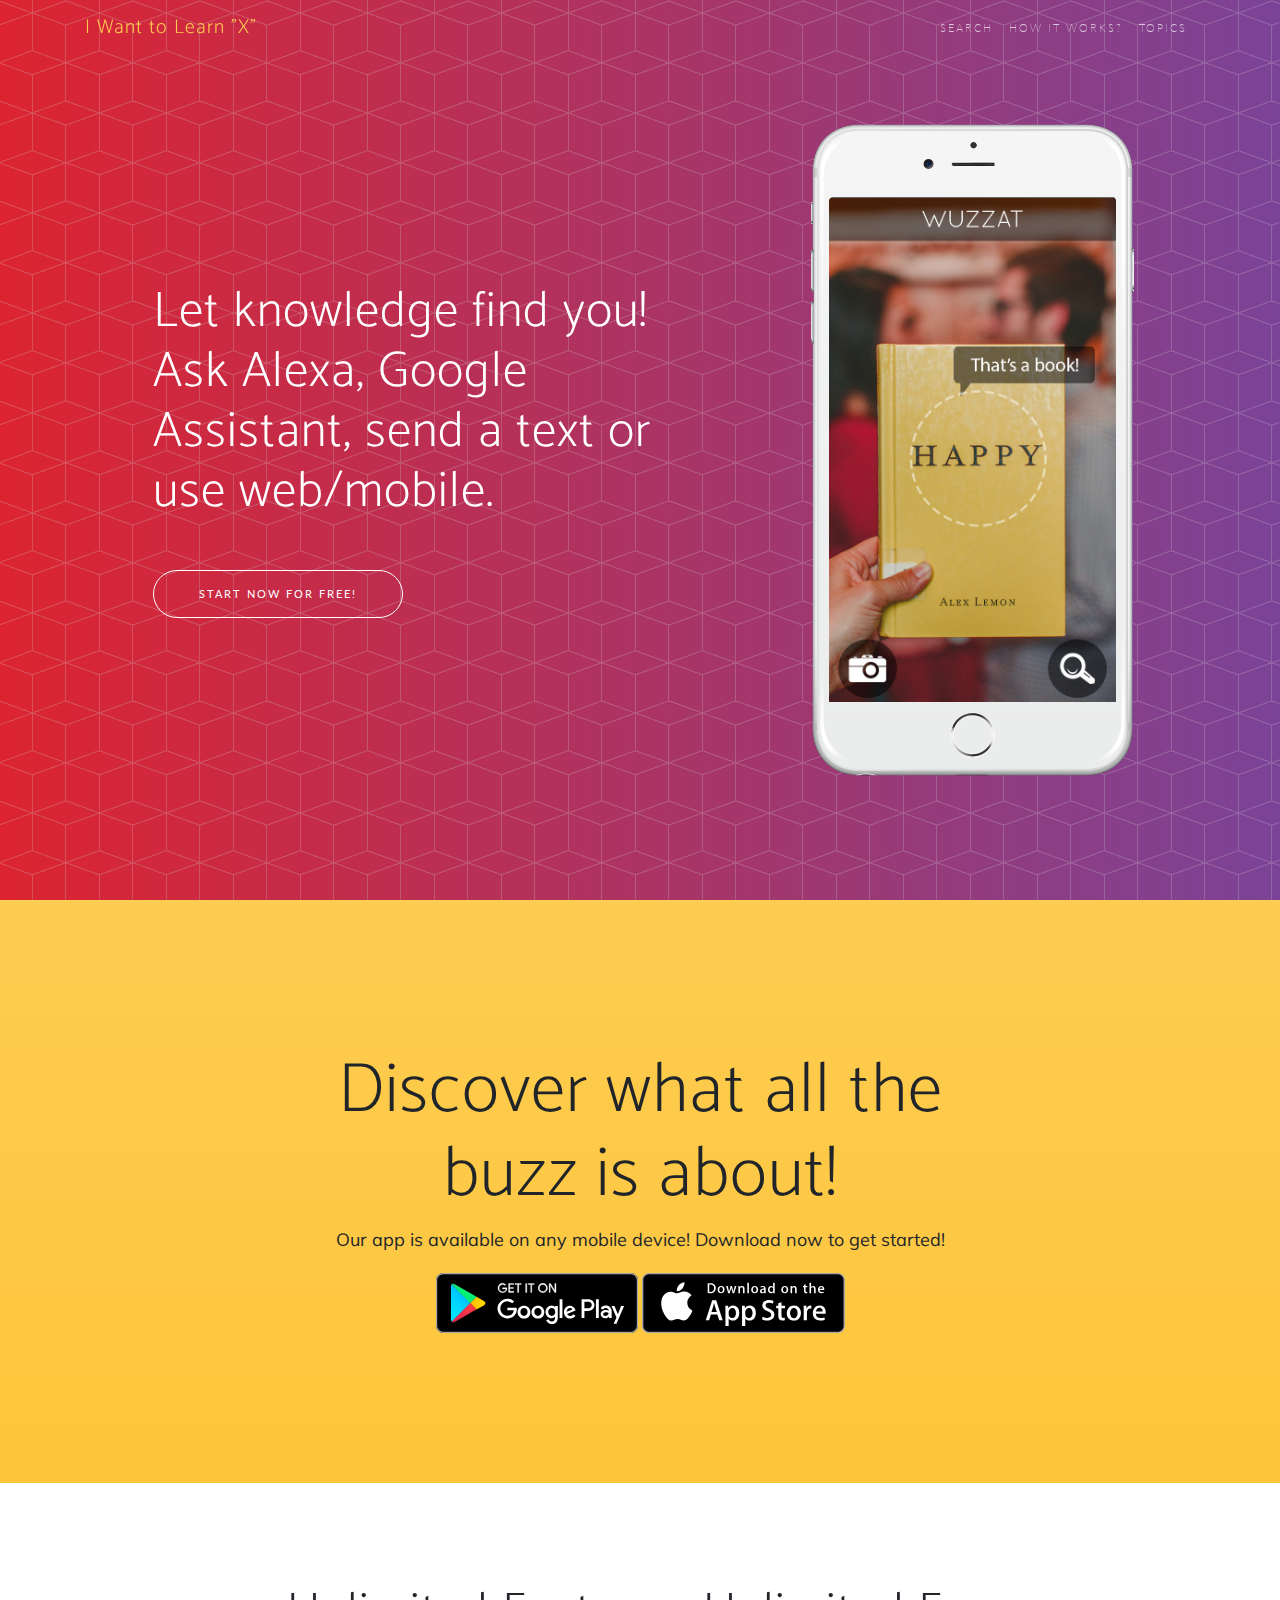
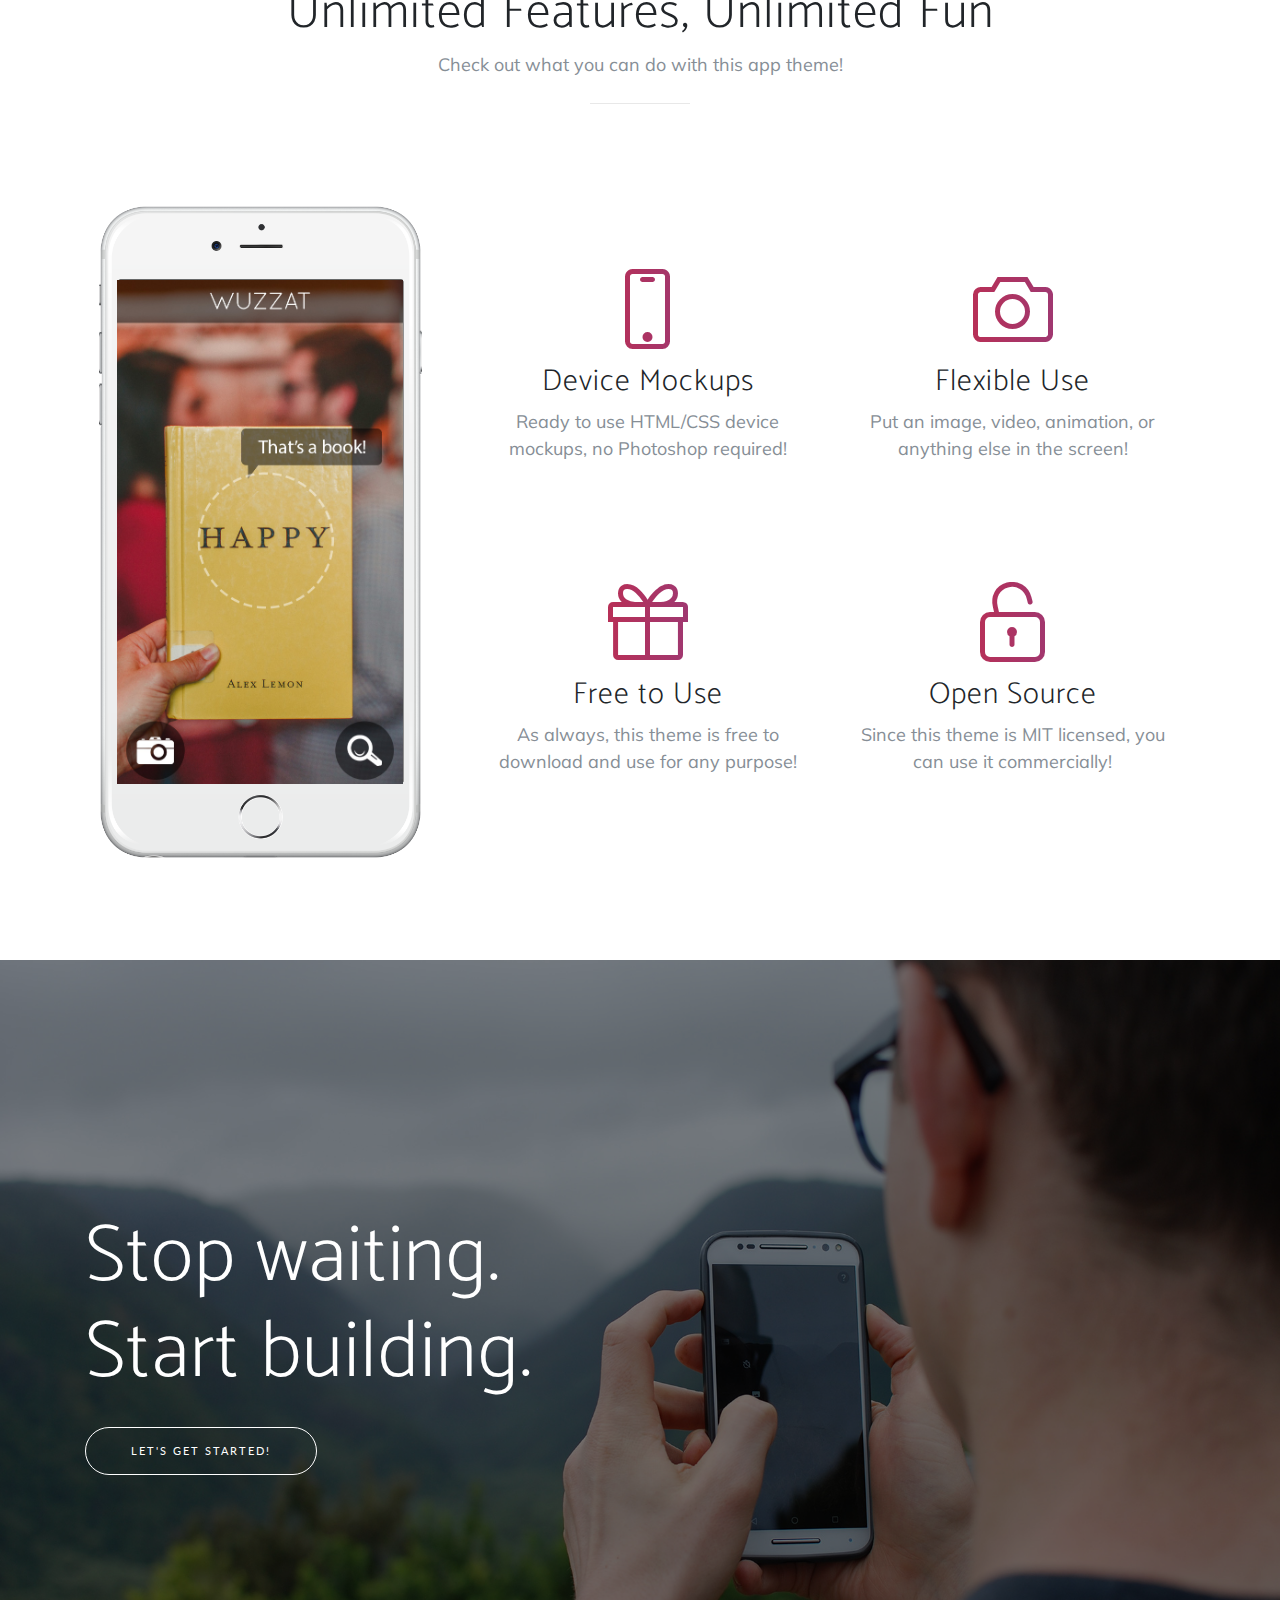
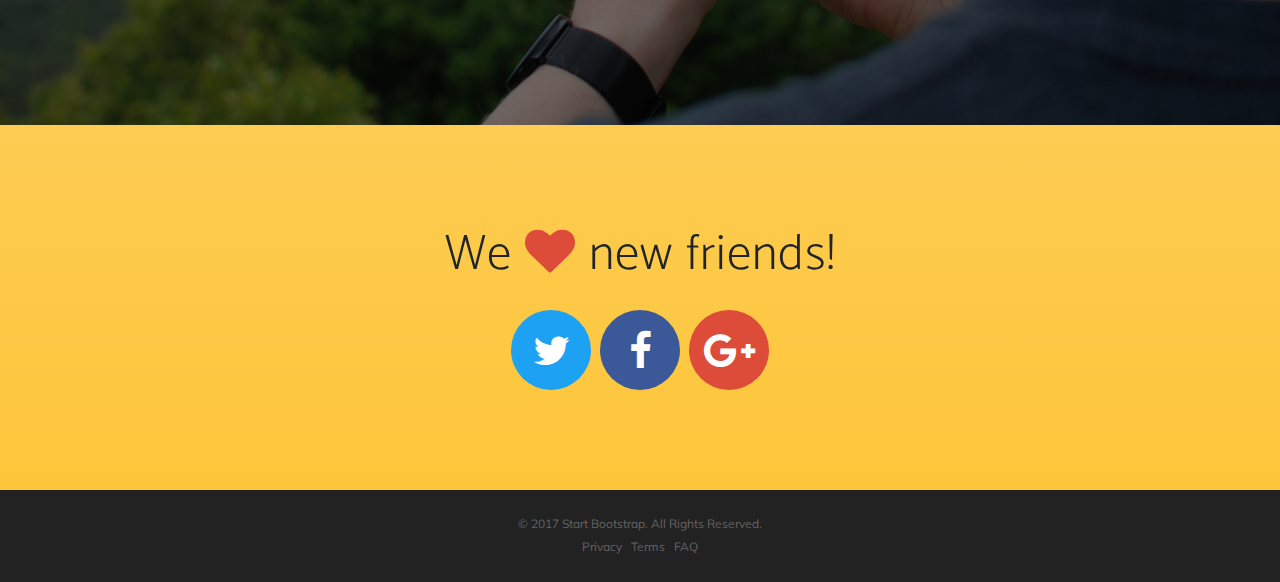
==== commit 885eefce: "content updates for new template" ====
--- a/index.html
+++ b/index.html
@@ -8,7 +8,7 @@
     <meta name="description" content="">
     <meta name="author" content="">
 
-    <title>New Age - Start Bootstrap Theme</title>
+    <title>Where knowledge finds you</title>
 
     <!-- Bootstrap core CSS -->
     <link href="vendor/bootstrap/css/bootstrap.min.css" rel="stylesheet">
@@ -33,7 +33,7 @@
     <!-- Navigation -->
     <nav class="navbar navbar-expand-lg navbar-light fixed-top" id="mainNav">
       <div class="container">
-        <a class="navbar-brand js-scroll-trigger" href="#page-top">Start Bootstrap</a>
+        <a class="navbar-brand js-scroll-trigger" href="#page-top">I Want to Learn &quot;X&quot;</a>
         <button class="navbar-toggler navbar-toggler-right" type="button" data-toggle="collapse" data-target="#navbarResponsive" aria-controls="navbarResponsive" aria-expanded="false" aria-label="Toggle navigation">
           Menu
           <i class="fa fa-bars"></i>
@@ -41,13 +41,13 @@
         <div class="collapse navbar-collapse" id="navbarResponsive">
           <ul class="navbar-nav ml-auto">
             <li class="nav-item">
-              <a class="nav-link js-scroll-trigger" href="#download">Download</a>
+              <a class="nav-link js-scroll-trigger" href="#search">Search</a>
             </li>
             <li class="nav-item">
-              <a class="nav-link js-scroll-trigger" href="#features">Features</a>
+              <a class="nav-link js-scroll-trigger" href="#how">How it Works?</a>
             </li>
             <li class="nav-item">
-              <a class="nav-link js-scroll-trigger" href="#contact">Contact</a>
+              <a class="nav-link js-scroll-trigger" href="#topics">Topics</a>
             </li>
           </ul>
         </div>
@@ -59,8 +59,8 @@
         <div class="row h-100">
           <div class="col-lg-7 my-auto">
             <div class="header-content mx-auto">
-              <h1 class="mb-5">New Age is an app landing page that will help you beautifully showcase your new mobile app, or anything else!</h1>
-              <a href="#download" class="btn btn-outline btn-xl js-scroll-trigger">Start Now for Free!</a>
+              <h1 class="mb-5">Let knowledge find you! Ask Alexa, Google Assistant, send a text or use web/mobile.</h1>
+              <a href="#search" class="btn btn-outline btn-xl js-scroll-trigger">Start Now for Free!</a>
             </div>
           </div>
           <div class="col-lg-5 my-auto">
@@ -164,7 +164,7 @@
       <div class="cta-content">
         <div class="container">
           <h2>Stop waiting.<br>Start building.</h2>
-          <a href="#contact" class="btn btn-outline btn-xl js-scroll-trigger">Let's Get Started!</a>
+          <a href="#topics" class="btn btn-outline btn-xl js-scroll-trigger">Let's Get Started!</a>
         </div>
       </div>
       <div class="overlay"></div>
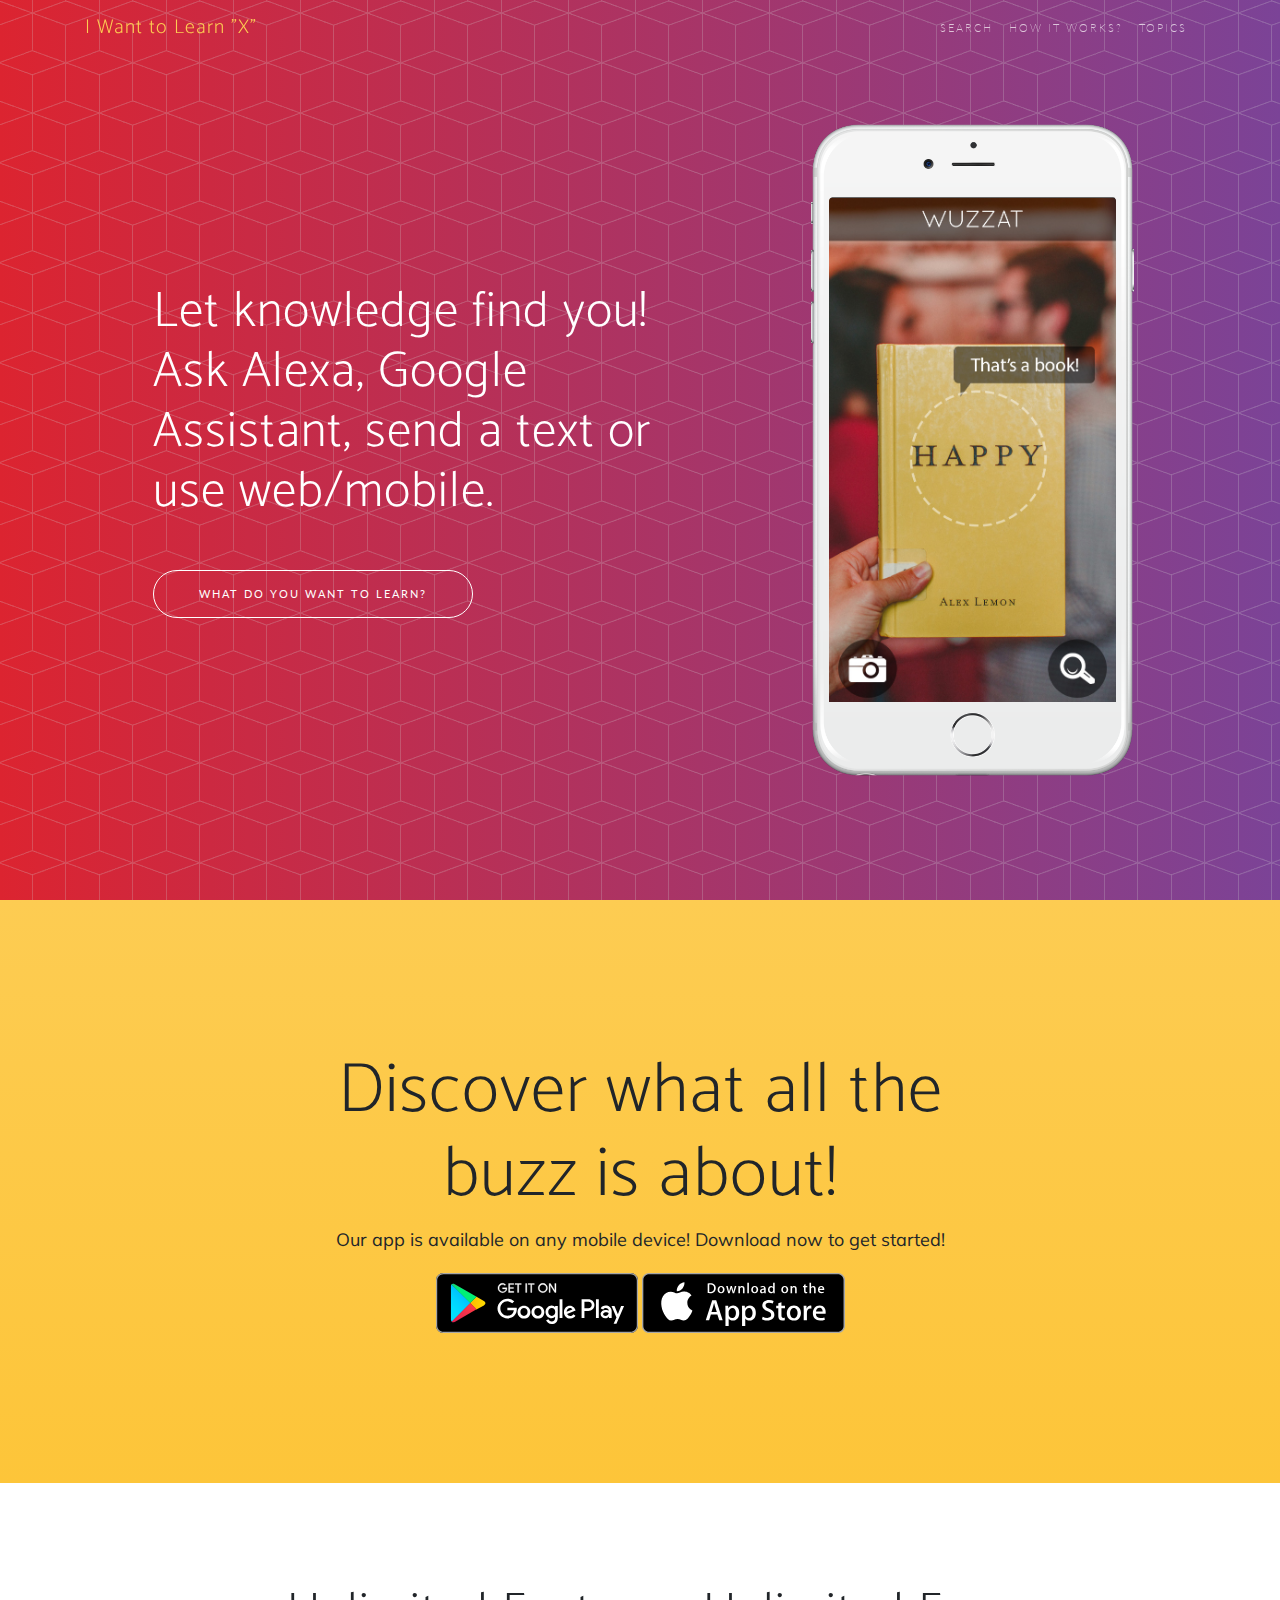
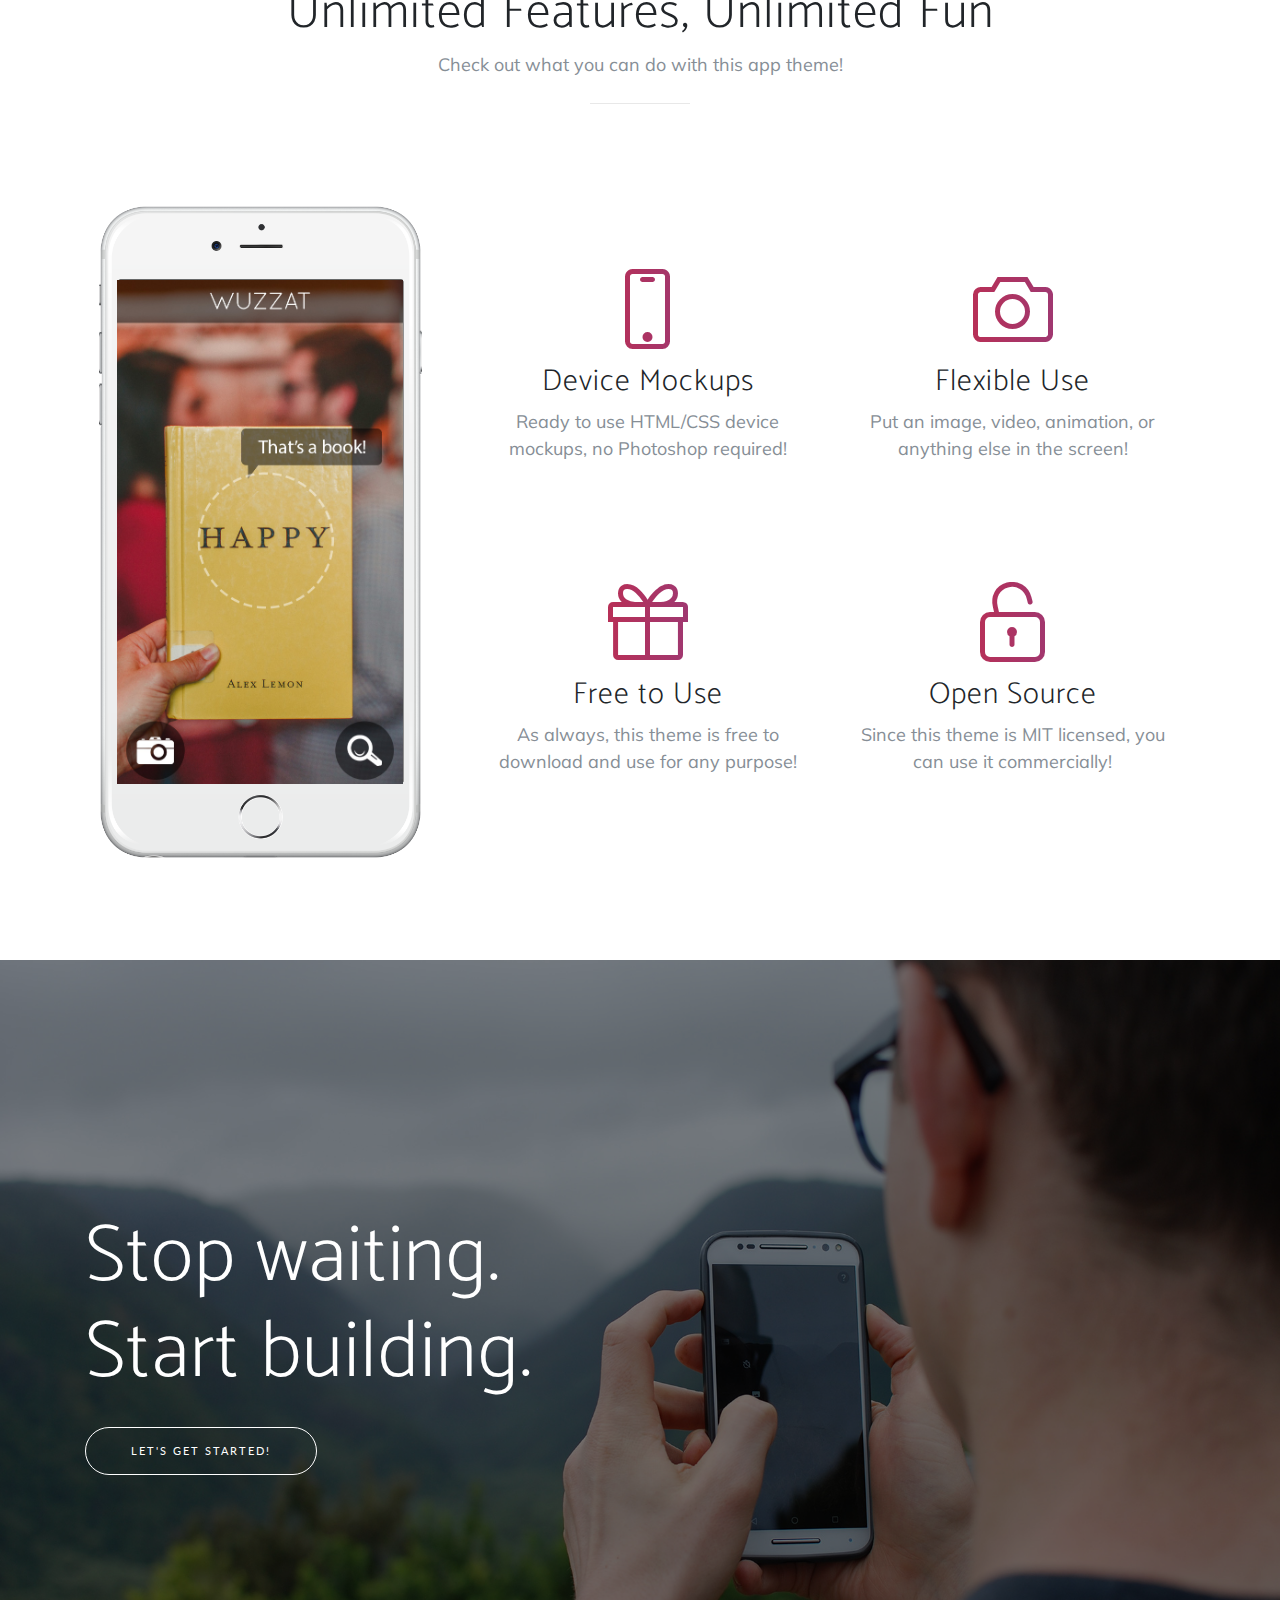
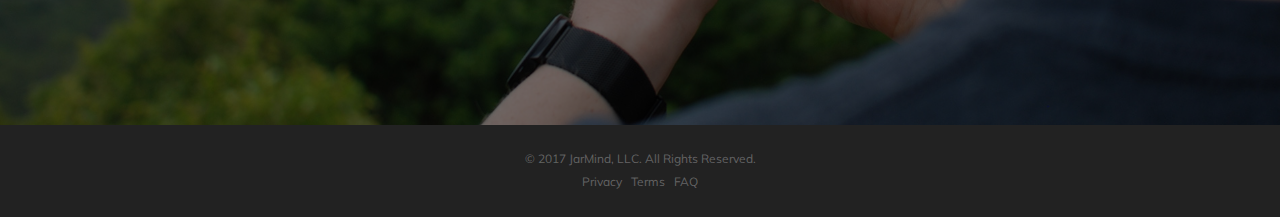
==== commit 989acfed: "home page content updates" ====
--- a/index.html
+++ b/index.html
@@ -60,7 +60,7 @@
           <div class="col-lg-7 my-auto">
             <div class="header-content mx-auto">
               <h1 class="mb-5">Let knowledge find you! Ask Alexa, Google Assistant, send a text or use web/mobile.</h1>
-              <a href="#search" class="btn btn-outline btn-xl js-scroll-trigger">Start Now for Free!</a>
+              <a href="#search" class="btn btn-outline btn-xl js-scroll-trigger">What do you want to learn?</a>
             </div>
           </div>
           <div class="col-lg-5 my-auto">
@@ -170,7 +170,7 @@
       <div class="overlay"></div>
     </section>
 
-    <section class="contact bg-primary" id="contact">
+    <!-- <section class="contact bg-primary" id="contact">
       <div class="container">
         <h2>We
           <i class="fa fa-heart"></i>
@@ -193,11 +193,11 @@
           </li>
         </ul>
       </div>
-    </section>
+    </section> -->
 
     <footer>
       <div class="container">
-        <p>&copy; 2017 Start Bootstrap. All Rights Reserved.</p>
+        <p>&copy; 2017 JarMind, LLC. All Rights Reserved.</p>
         <ul class="list-inline">
           <li class="list-inline-item">
             <a href="#">Privacy</a>
